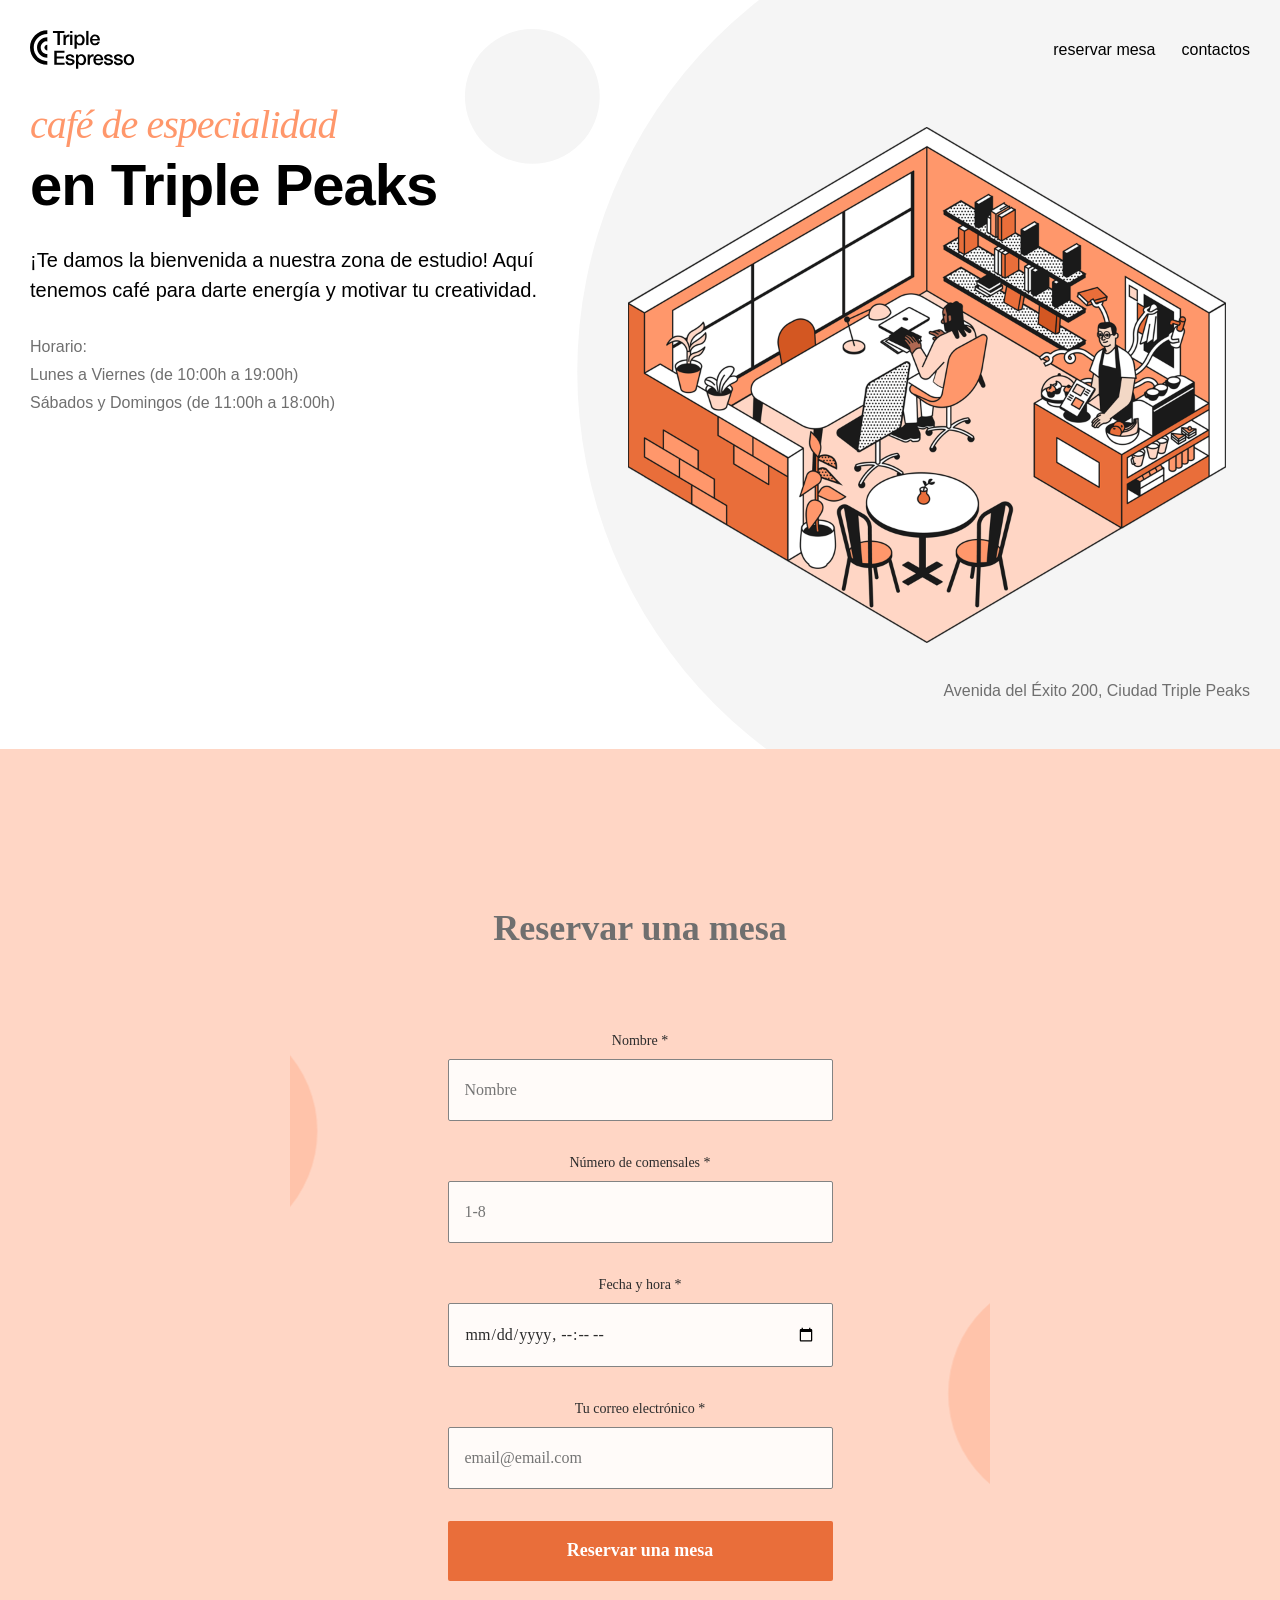
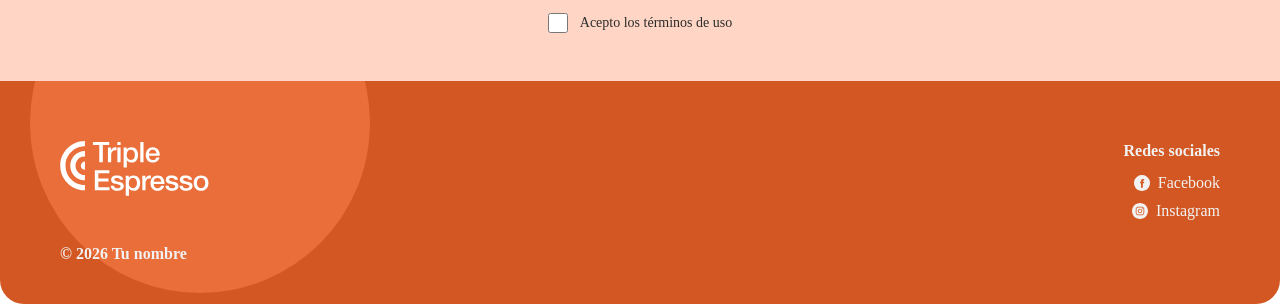
==== index.html @ b3d4cca4 "Add files via upload" ====
<!doctype html>
<html lang="es">
  <head>
    <link rel="stylesheet" href="styles/normalize.css" />
    <link rel="stylesheet" href="styles/style.css" />

    <meta charset="UTF-8" />
    <meta name="viewport" content="width=device-width, initial-scale=1.0" />

    <title>Triple espresso</title>
  </head>

  <body>
    <header class="header">
      <div class="header-top">
        <img class="logo" src="images/logo_coffeeshop_dark.svg" alt="logo" />

        <nav class="nav">
          <ul class="nav-links">
            <li class="nav-link">
              <a href="#reservar_mesa">reservar mesa</a>
            </li>
            <li class="nav-link">
              <a href="#contactos">contactos</a>
            </li>
          </ul>
        </nav>
      </div>

      <div class="header-main">
        <div class="header-text">
          <h1 class="header-title">
            <span class="span-accent">café de especialidad </span>
            en Triple Peaks
          </h1>

          <p class="header-description">
            ¡Te damos la bienvenida a nuestra zona de estudio! Aquí tenemos café
            para darte energía y motivar tu creatividad.
          </p>

          <div class="header-hours">
            <div class="hours-list">
              <p class="info-text">Horario:</p>
              <p class="info-text">Lunes a Viernes (de 10:00h a 19:00h)</p>
              <p class="info-text">Sábados y Domingos (de 11:00h a 18:00h)</p>
            </div>
          </div>
        </div>

        <img
          class="header-image"
          src="images/inside_coffee_shop.png"
          alt="header-image"
        />
        <p class="info-text info-address image-address">
          Avenida del Éxito 200, Ciudad Triple Peaks
        </p>
      </div>
    </header>

    <main class="content">
      <div class="reservation" id="reservar_mesa">
        <h2 class="reservation-title">Reservar una mesa</h2>
        <form class="reservation-form">
          <div class="reservation-field">
            <label for="name" class="reservation-label">Nombre *</label>
            <input
              type="text"
              id="name"
              name="name"
              placeholder="Nombre"
              class="reservation-input"
              required
            />
          </div>

          <div class="reservation-field">
            <label for="number_of_people" class="reservation-label"
              >Número de comensales *</label
            >
            <input
              type="number"
              id="number_of_people"
              name="number_of_people"
              placeholder="1-8"
              class="reservation-input"
              required
            />
          </div>

          <div class="reservation-field">
            <label for="date" class="reservation-label">Fecha y hora *</label>
            <input
              type="datetime-local"
              id="date"
              name="date"
              class="reservation-input"
              required
            />
          </div>

          <div class="reservation-field">
            <label for="email" class="reservation-label"
              >Tu correo electrónico *</label
            >
            <input
              type="email"
              id="email"
              name="email"
              placeholder="email@email.com"
              class="reservation-input"
              required
            />
          </div>

          <button type="submit" class="reservation-button">
            Reservar una mesa
          </button>

          <div class="reservation-terms">
            <label for="terms and conditions" class="reservation-label">
              <input
                type="checkbox"
                id="terms and conditions"
                name="terms and conditions"
                class="reservation-checkbox"
                required
              />
              Acepto los términos de uso
            </label>
          </div>
        </form>
      </div>
    </main>
    <footer class="footer">
      <img
        class="footer-logo"
        src="images/logo_coffeeshop_light.svg"
        alt="logo"
      />

      <p class="footer-text footer-copy">© 2026 Tu nombre</p>

      <div class="footer-content">
        <p class="footer-text">Redes sociales</p>
        <div class="social-media-icons" id="contactos">
          <ul class="footer-social-list">
            <li>
              <a href="#" class="social-media-link">
                <img
                  src="images/facebook_white.svg"
                  alt="Facebook"
                  color="#F2F2F2"
                />
                Facebook
              </a>
            </li>
            <li>
              <a href="#" class="social-media-link">
                <img
                  src="images/instagram_white.svg"
                  alt="Instagram"
                  color="#F2F2F2"
                />
                Instagram
              </a>
            </li>
          </ul>
        </div>
      </div>

      <div class="circulo" aria-hidden="true"></div>
    </footer>
  </body>
</html>
---- styles/style.css ----
@font-face {
  font-family: "Inter";
  font-style: normal;
  font-weight: 100 900;
  font-display: swap;
  src: url("../fonts/Inter-VariableFont_opsz,wght.ttf") format("truetype");
}

@font-face {
  font-family: "Inter";
  font-style: italic;
  font-weight: 100 900;
  font-display: swap;
  src: url("../fonts/Inter-Italic-VariableFont_opsz,wght.ttf")
    format("truetype");
}

@font-face {
  font-family: "Noto Serif";
  font-style: normal;
  font-weight: 100 900;
  font-display: swap;
  src: url("../fonts/NotoSerif-VariableFont_wdth,wght.ttf") format("truetype");
}

@font-face {
  font-family: "Noto Serif";
  font-style: italic;
  font-weight: 100 900;
  font-display: swap;
  src: url("../fonts/NotoSerif-Italic-VariableFont_wdth,wght.ttf")
    format("truetype");
}

*,
*::before,
*::after {
  box-sizing: border-box;
}

html {
  font-family: "Inter", Arial, sans-serif;
  font-size: 16px;
  line-height: 1.25;
}

body {
  width: 100%;
  margin: 0;
  min-height: 100vh;
  font-family: "Inter", Arial, sans-serif;
  font-size: 16px;
  line-height: 1.25;
  color: #000000;
}

img {
  max-width: 100%;
  display: block;
}

.logo {
  position: relative;
  width: 105px;
  height: 39px;
  margin: 0;
}
.header-title {
  margin: 0;
  max-width: 709px;
  font-family: "Inter", "Arial", sans-serif;
  font-style: normal;
  font-weight: 700;
  font-size: 58px;
  line-height: 1.24;
  letter-spacing: -1px;
}

.span-accent {
  display: block;
  font-family: "Noto Serif", "Times New Roman", serif;
  font-style: italic;
  font-weight: normal;
  font-size: 40px;
  line-height: 1.2;
  color: #ff976b;
}
.header-description {
  font-family: "Inter", "Arial", sans-serif;
  font-style: normal;
  font-weight: normal;
  font-size: 20px;
  line-height: 1.5;
  margin: 24px 0 0 0;
  max-width: 683px;
}

.header {
  background-color: #ffffff;
  background-image: url(../images/background_header.svg);
  position: relative;
  display: flex;
  flex-direction: column;
  gap: 32px;
  padding: 30px 30px 48px;
  background-size: cover;
  background-position: center;
  background-repeat: no-repeat;
}
.header-top {
  width: 100%;
  display: flex;
  justify-content: space-between;
  align-items: center;
}
.header-main {
  width: 100%;
  display: grid;
  grid-template-columns: minmax(0, 1fr) 646px;
  grid-template-rows: auto auto;
  column-gap: 40px;
  row-gap: 12px;
  align-items: start;
}
.header-text {
  grid-column: 1;
  grid-row: 1 / span 2;
  max-width: 709px;
}
.header-image {
  grid-column: 2;
  grid-row: 1;
  width: 646px;
  max-width: 100%;
  height: auto;
  margin: 0;
}
.header-hours {
  width: 100%;
  display: flex;
  justify-content: space-between;
  align-items: flex-end;
  gap: 32px;
  margin-top: 32px;
}
.hours-list {
  display: flex;
  flex-direction: column;
  gap: 8px;
}
.info-text {
  font-family: "Inter", "Arial", sans-serif;
  font-style: normal;
  font-weight: 500;
  font-size: 16px;
  line-height: 1.25;
  color: #6f6f6f;
  margin: 0;
}
/* address placement below header image */
.info-address {
  grid-column: 2;
  grid-row: 2;
  justify-self: end;
  align-self: end;
  margin-top: 0;
  color: #6f6f6f;
  font-weight: 500;
  max-width: 646px;
  text-align: right;
}

.image-address {
  margin-left: 0;
}
#contactos {
  text-decoration: none;
  color: #6f6f6f;
  font-weight: bold;
}

#reservar_mesa {
  text-decoration: none;
  color: #6f6f6f;
  font-weight: bold;
}
.nav-links {
  list-style: none;
  display: flex;
  gap: 26px;
  margin: 0;
  padding: 0;
  font-family: "Inter", "Arial", sans-serif;
  font-weight: 500;
}
.nav-links a {
  color: #000000;
  text-decoration: none;
}
.nav-links a:hover {
  color: #ff976b;
}

/* contact nav button styling removed (mockup marker) */

a:visited {
  color: #6f6f6f;
}

.content {
  display: flex;
  flex-direction: column;
  align-items: center;
  justify-content: center;
  padding: 100px 0 0;
  background-color: #ffd6c5;
}

.reservation {
  background-image: url(../images/background_reservation.svg);
  background-repeat: no-repeat;
  background-position: center;
  background-size: cover;
  background-color: transparent;
  max-width: 700px;
  width: calc(100% - 40px);
  margin: 0 auto;
  position: relative;
  display: flex;
  flex-direction: column;
  align-items: center;
  gap: 80px;
  padding: 58px 48px 48px;
  border-radius: 32px;
}

.reservation-form {
  display: flex;
  flex-direction: column;
  gap: 32px;
  width: 100%;
  max-width: 385px;
  margin: 0 auto;
  position: relative;
  z-index: 1;
}

.reservation-field {
  display: flex;
  flex-direction: column;
  gap: 8px;
}

.reservation-terms {
  display: flex;
  justify-content: center;
}

.reservation-button {
  background-color: #e96e3a;
  font-family: "Inter";
  font-style: normal;
  font-weight: 700;
  font-size: 18px;
  line-height: 1.33;
  min-height: 60px;
  border-radius: 2px;
  width: 100%;
  padding: 18px 20px;
  color: #ffffff;
  text-transform: none;
  border: none;
  cursor: pointer;
  transition:
    opacity 0.2s ease,
    transform 0.2s ease;
}

.reservation-button:hover {
  opacity: 0.9;
  transform: translateY(-1px);
}

.reservation-title {
  font-family: "Inter";
  font-style: normal;
  font-weight: 700;
  font-size: 36px;
  line-height: 1.22;
  margin: 0;
  text-align: center;
  z-index: 1;
  width: 100%;
  max-width: 385px;
}

.reservation-input {
  font-family: "Inter";
  font-style: normal;
  font-weight: normal;
  font-size: 16px;
  line-height: 1.5;
  width: 100%;
  min-height: 60px;
  margin: 0;
  padding: 18px 16px;
  border: 1px solid #838383;
  border-radius: 2px;
  background-color: rgba(255, 255, 255, 0.9);
  color: #2c2c2c;
  box-sizing: border-box;
  transition:
    border-color 0.2s ease,
    box-shadow 0.2s ease;
}

.reservation-input:focus {
  outline: none;
  border-color: #e96e3a;
  box-shadow: 0 0 0 4px rgba(182, 123, 100, 0.14);
}

.reservation-label {
  font-family: "Inter";
  font-style: normal;
  font-weight: 500;
  font-size: 14px;
  line-height: 1.43;
  color: #2c2c2c;
  margin: 0;
  display: block;
}

.reservation-checkbox {
  width: 20px;
  height: 20px;
  margin: 0;
}

.reservation-label:last-of-type {
  display: flex;
  align-items: center;
  justify-content: center;
  gap: 12px;
  margin-bottom: 0;
  font-size: 14px;
  font-weight: 500;
}

.footer {
  background-color: #d35722;
  color: #f2f2f2;
  display: grid;
  grid-template-columns: 1fr auto;
  grid-template-rows: auto 1fr auto;
  column-gap: 48px;
  row-gap: 24px;
  align-items: start;
  padding: 60px 60px 40px;
  width: 100%;
  max-width: 2000px;
  margin: 0 auto;
  position: relative;
  text-align: left;
  border-radius: 0 0 24px 24px;
  overflow: hidden;
}

.footer > * {
  position: relative;
  z-index: 1;
}

.footer-content {
  grid-column: 2;
  grid-row: 1 / span 3;
  display: flex;
  flex-direction: column;
  gap: 12px;
  align-items: flex-end;
  justify-content: flex-start;
  text-align: right;
}
.footer-social-list {
  list-style: none;
  margin: 0;
  padding: 0;
  display: flex;
  flex-direction: column;
  gap: 8px;
  align-items: flex-end;
}
.footer-logo {
  grid-column: 1;
  grid-row: 1;
  margin: 0;
}
.footer-text {
  font-family: "Inter";
  font-style: normal;
  font-weight: 700;
  font-size: 16px;
  line-height: 1.25;
  margin: 0;
  padding: 0;
}
.footer-copy {
  grid-column: 1;
  grid-row: 3;
  align-self: end;
}
.social-media-link {
  font-family: "Inter";
  font-style: normal;
  font-weight: 500;
  font-size: 16px;
  line-height: 1.25;
  padding: 0;
  text-decoration: none;
  color: #f2f2f2;
  display: flex;
  align-items: center;
  gap: 8px;
}
.social-media-icons {
  margin-left: auto;
}
.circulo {
  position: absolute;
  top: -128px;
  left: 30px;
  width: 340px;
  height: 340px;
  background-color: #e96e3a;
  border-radius: 50%;
  z-index: 0;
  pointer-events: none;
}

.reservation-button:hover {
  opacity: 0.7;
}

.social-media-link:hover {
  color: #ff976b;
  transition: color 0.3s ease;
}
.nav-links:hover {
  color: #ff976b;
  transition: color 0.3s ease;
}

@media (max-width: 1023px) {
  .header {
    padding: 30px 24px 36px;
  }

  .header-top {
    flex-wrap: wrap;
    gap: 16px;
  }

  .header-main {
    display: grid;
    grid-template-columns: 1fr;
    grid-template-rows: auto auto auto;
    column-gap: 0;
    row-gap: 32px;
  }

  .header-text {
    max-width: 100%;
  }

  .header-image {
    width: 100%;
    height: auto;
    object-fit: cover;
  }

  .header-hours {
    flex-direction: column;
    align-items: flex-start;
    gap: 16px;
  }

  .info-address {
    grid-column: 1;
    grid-row: 3;
    justify-self: start;
    align-self: start;
    text-align: left;
    max-width: 100%;
  }

  .nav-links {
    gap: 18px;
  }

  .reservation {
    padding: 48px 32px 40px;
    gap: 48px;
    width: min(100% - 40px, 760px);
  }

  .reservation-form {
    max-width: none;
  }

  .reservation-title {
    font-size: 32px;
    line-height: 1.25;
  }

  .header-title {
    font-size: 48px;
    line-height: 1.17;
  }

  .span-accent {
    font-size: 34px;
    line-height: 1.24;
  }

  .header-description {
    font-size: 18px;
    line-height: 1.56;
  }

  .footer {
    grid-template-columns: 1fr;
    grid-template-rows: auto auto auto auto;
    padding: 48px 24px 32px;
    text-align: left;
  }

  .footer-content {
    grid-column: 1;
    grid-row: 3;
    align-items: flex-start;
    justify-content: flex-start;
    text-align: left;
  }

  .footer-social-list {
    align-items: flex-start;
  }

  .social-media-icons {
    margin-left: 0;
  }

  .circulo {
    top: -110px;
    left: 16px;
    width: 260px;
    height: 260px;
  }
}

@media (max-width: 767px) {
  .header {
    padding: 24px 16px 32px;
    gap: 24px;
  }

  .header-top {
    justify-content: space-between;
    align-items: center;
  }

  .logo {
    width: 96px;
    height: auto;
  }

  .header-title {
    font-size: 36px;
    line-height: 1.22;
  }

  .span-accent {
    font-size: 28px;
    line-height: 1.29;
  }

  .header-description {
    font-size: 16px;
    line-height: 1.5;
  }

  .header-hours {
    gap: 16px;
  }

  .info-text,
  .footer-text,
  .social-media-link {
    font-size: 14px;
    line-height: 1.43;
  }

  .reservation {
    padding: 32px 20px 32px;
    gap: 32px;
    width: min(100% - 32px, 680px);
  }

  .reservation-field,
  .reservation-form {
    width: 100%;
  }

  .reservation-button {
    min-height: 52px;
    padding: 14px 16px;
    font-size: 16px;
    line-height: 1.38;
  }

  .reservation-input {
    min-height: 52px;
    padding: 14px 14px;
    font-size: 15px;
    line-height: 1.47;
  }

  .reservation-label {
    font-size: 13px;
    line-height: 1.38;
  }

  .footer {
    padding: 36px 20px 28px;
    border-radius: 0;
  }

  .circulo {
    top: -100px;
    left: 12px;
    width: 220px;
    height: 220px;
  }
}
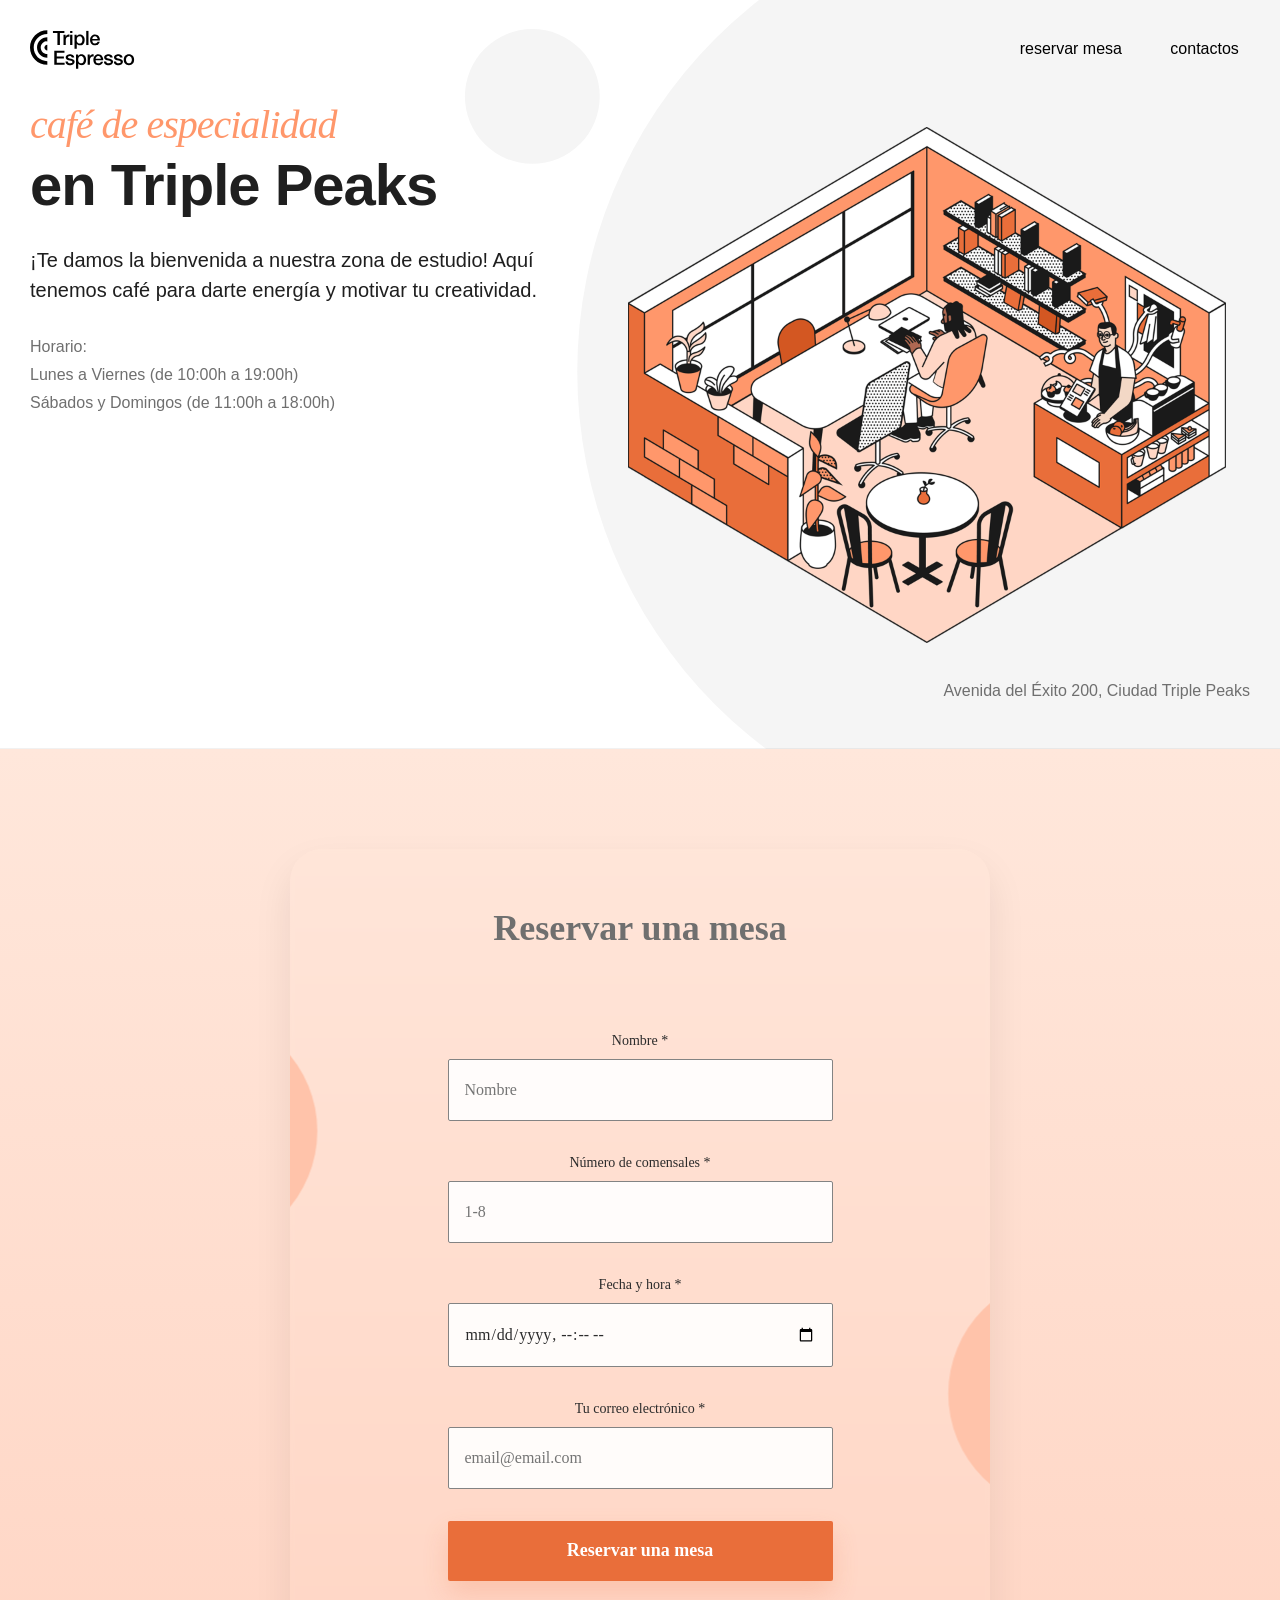
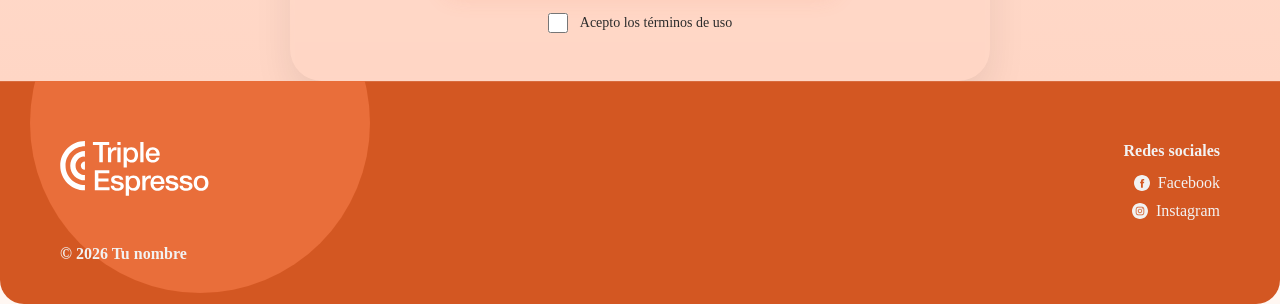
==== commit d69ee1b8: "added missing files and updated index.html to include new styles from index.css and configurations f" ====
--- a/index.html
+++ b/index.html
@@ -3,6 +3,7 @@
   <head>
     <link rel="stylesheet" href="styles/normalize.css" />
     <link rel="stylesheet" href="styles/style.css" />
+    <link rel="stylesheet" href="index.css" />
 
     <meta charset="UTF-8" />
     <meta name="viewport" content="width=device-width, initial-scale=1.0" />
--- a/index.css
+++ b/index.css
@@ -0,0 +1,80 @@
+:root {
+  --primary: #e96e3a;
+  --accent: #ff976b;
+  --ink: #1f1f1f;
+  --muted: #6f6f6f;
+  --surface: #fff7f2;
+  --shadow: 0 18px 38px rgba(0, 0, 0, 0.08);
+}
+
+* {
+  box-sizing: border-box;
+}
+
+body {
+  margin: 0;
+  font-family: "Inter", Arial, sans-serif;
+  background: var(--surface);
+  color: var(--ink);
+}
+
+.header {
+  box-shadow: inset 0 -1px 0 rgba(31, 31, 31, 0.06);
+}
+
+.nav-links a {
+  padding: 0.45rem 0.7rem;
+  border-radius: 999px;
+  transition:
+    background-color 0.2s ease,
+    color 0.2s ease;
+}
+
+.nav-links a:hover {
+  background-color: rgba(255, 151, 107, 0.15);
+  color: var(--primary);
+}
+
+.content {
+  background: linear-gradient(180deg, #ffe7db 0%, #ffd6c5 100%);
+}
+
+.reservation {
+  box-shadow: var(--shadow);
+  backdrop-filter: blur(2px);
+}
+
+.reservation-button {
+  box-shadow: 0 12px 26px rgba(233, 110, 58, 0.2);
+}
+
+.reservation-button:hover {
+  opacity: 0.95;
+  transform: translateY(-2px);
+}
+
+.reservation-input {
+  transition:
+    border-color 0.2s ease,
+    box-shadow 0.2s ease,
+    transform 0.2s ease;
+}
+
+.reservation-input:focus {
+  transform: translateY(-1px);
+}
+
+.footer {
+  box-shadow: inset 0 1px 0 rgba(255, 255, 255, 0.12);
+}
+
+.social-media-link {
+  transition:
+    color 0.2s ease,
+    transform 0.2s ease;
+}
+
+.social-media-link:hover {
+  color: #ffd8c7;
+  transform: translateX(2px);
+}
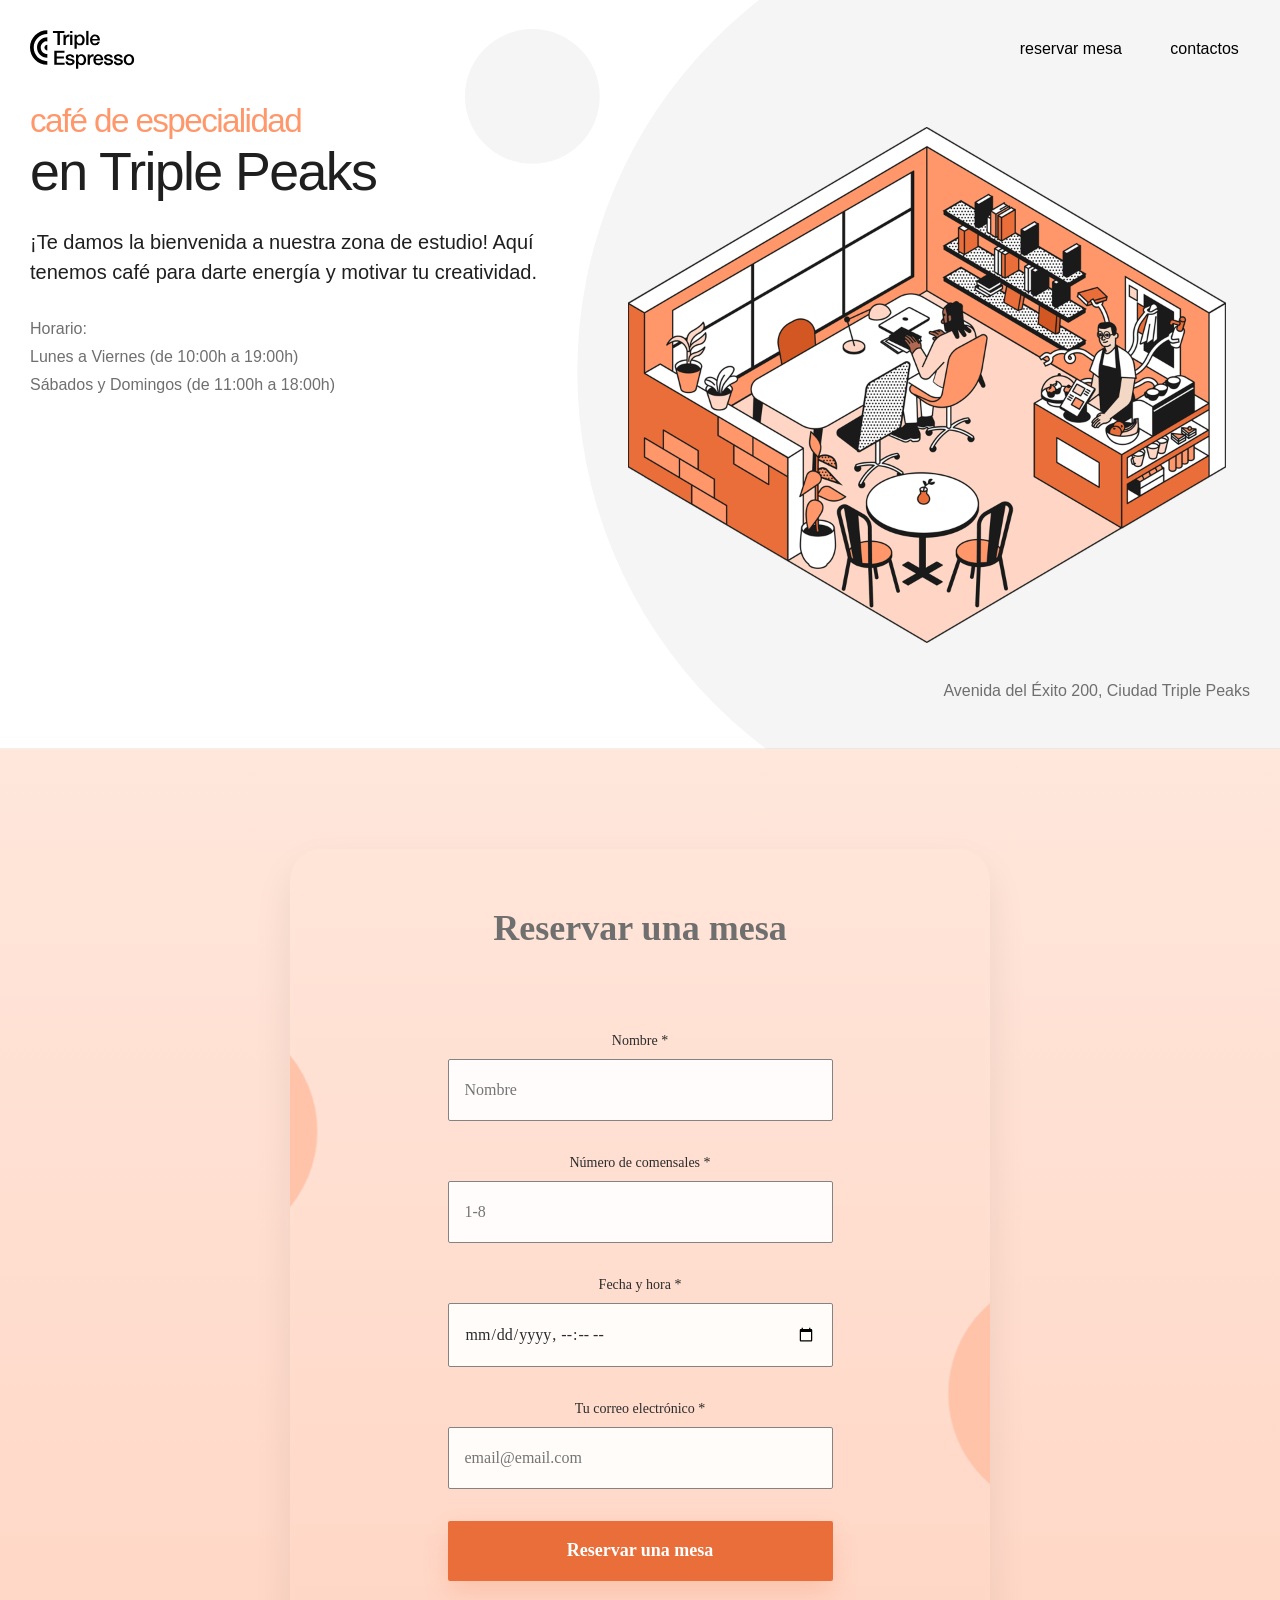
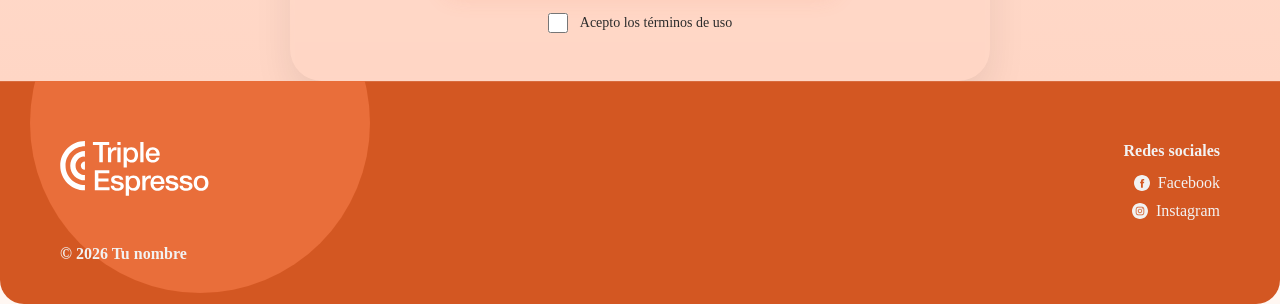
==== commit d92f346d: "moddified html and css files to improve the layout and design of the webpage. Updated styles for bet" ====
--- a/index.html
+++ b/index.html
@@ -3,7 +3,7 @@
   <head>
     <link rel="stylesheet" href="styles/normalize.css" />
     <link rel="stylesheet" href="styles/style.css" />
-    <link rel="stylesheet" href="index.css" />
+    <link rel="stylesheet" href="styles/index.css" />
 
     <meta charset="UTF-8" />
     <meta name="viewport" content="width=device-width, initial-scale=1.0" />
--- a/styles/style.css
+++ b/styles/style.css
@@ -1,5 +1,16 @@
+:root {
+  --font-body: "Open Sans", "Inter", Arial, sans-serif;
+  --font-display: "Archivo Black", "Arial Black", sans-serif;
+  --primary: #e96e3a;
+  --accent: #ff976b;
+  --ink: #1f1f1f;
+  --muted: #6f6f6f;
+  --surface: #fff7f2;
+  --shadow: 0 18px 38px rgba(0, 0, 0, 0.08);
+}
+
 @font-face {
-  font-family: "Inter";
+  font-family: "Open Sans";
   font-style: normal;
   font-weight: 100 900;
   font-display: swap;
@@ -7,29 +18,11 @@
 }
 
 @font-face {
-  font-family: "Inter";
-  font-style: italic;
-  font-weight: 100 900;
-  font-display: swap;
-  src: url("../fonts/Inter-Italic-VariableFont_opsz,wght.ttf")
-    format("truetype");
-}
-
-@font-face {
-  font-family: "Noto Serif";
-  font-style: normal;
-  font-weight: 100 900;
+  font-family: "Archivo Black";
+  font-style: normal;
+  font-weight: 400;
   font-display: swap;
   src: url("../fonts/NotoSerif-VariableFont_wdth,wght.ttf") format("truetype");
-}
-
-@font-face {
-  font-family: "Noto Serif";
-  font-style: italic;
-  font-weight: 100 900;
-  font-display: swap;
-  src: url("../fonts/NotoSerif-Italic-VariableFont_wdth,wght.ttf")
-    format("truetype");
 }
 
 *,
@@ -39,7 +32,7 @@
 }
 
 html {
-  font-family: "Inter", Arial, sans-serif;
+  font-family: var(--font-body);
   font-size: 16px;
   line-height: 1.25;
 }
@@ -48,10 +41,11 @@
   width: 100%;
   margin: 0;
   min-height: 100vh;
-  font-family: "Inter", Arial, sans-serif;
+  font-family: var(--font-body);
   font-size: 16px;
   line-height: 1.25;
   color: #000000;
+  overflow-x: hidden;
 }
 
 img {
@@ -68,20 +62,20 @@
 .header-title {
   margin: 0;
   max-width: 709px;
-  font-family: "Inter", "Arial", sans-serif;
-  font-style: normal;
-  font-weight: 700;
-  font-size: 58px;
-  line-height: 1.24;
-  letter-spacing: -1px;
+  font-family: var(--font-display);
+  font-style: normal;
+  font-weight: 400;
+  font-size: clamp(2.25rem, 4.2vw, 3.625rem);
+  line-height: 1.15;
+  letter-spacing: -0.03em;
 }
 
 .span-accent {
   display: block;
-  font-family: "Noto Serif", "Times New Roman", serif;
-  font-style: italic;
-  font-weight: normal;
-  font-size: 40px;
+  font-family: var(--font-display);
+  font-style: normal;
+  font-weight: 400;
+  font-size: clamp(1.5rem, 2.6vw, 2.5rem);
   line-height: 1.2;
   color: #ff976b;
 }
@@ -116,7 +110,7 @@
 .header-main {
   width: 100%;
   display: grid;
-  grid-template-columns: minmax(0, 1fr) 646px;
+  grid-template-columns: minmax(0, 1fr) minmax(280px, 646px);
   grid-template-rows: auto auto;
   column-gap: 40px;
   row-gap: 12px;
@@ -223,7 +217,7 @@
   background-size: cover;
   background-color: transparent;
   max-width: 700px;
-  width: calc(100% - 40px);
+  width: min(100%, 700px);
   margin: 0 auto;
   position: relative;
   display: flex;
@@ -500,7 +494,7 @@
   .reservation {
     padding: 48px 32px 40px;
     gap: 48px;
-    width: min(100% - 40px, 760px);
+    width: min(100%, 760px);
   }
 
   .reservation-form {
@@ -603,7 +597,7 @@
   .reservation {
     padding: 32px 20px 32px;
     gap: 32px;
-    width: min(100% - 32px, 680px);
+    width: min(100%, 680px);
   }
 
   .reservation-field,
--- a/styles/index.css
+++ b/styles/index.css
@@ -0,0 +1,80 @@
+:root {
+  --primary: #e96e3a;
+  --accent: #ff976b;
+  --ink: #1f1f1f;
+  --muted: #6f6f6f;
+  --surface: #fff7f2;
+  --shadow: 0 18px 38px rgba(0, 0, 0, 0.08);
+}
+
+* {
+  box-sizing: border-box;
+}
+
+body {
+  margin: 0;
+  font-family: "Inter", Arial, sans-serif;
+  background: var(--surface);
+  color: var(--ink);
+}
+
+.header {
+  box-shadow: inset 0 -1px 0 rgba(31, 31, 31, 0.06);
+}
+
+.nav-links a {
+  padding: 0.45rem 0.7rem;
+  border-radius: 999px;
+  transition:
+    background-color 0.2s ease,
+    color 0.2s ease;
+}
+
+.nav-links a:hover {
+  background-color: rgba(255, 151, 107, 0.15);
+  color: var(--primary);
+}
+
+.content {
+  background: linear-gradient(180deg, #ffe7db 0%, #ffd6c5 100%);
+}
+
+.reservation {
+  box-shadow: var(--shadow);
+  backdrop-filter: blur(2px);
+}
+
+.reservation-button {
+  box-shadow: 0 12px 26px rgba(233, 110, 58, 0.2);
+}
+
+.reservation-button:hover {
+  opacity: 0.95;
+  transform: translateY(-2px);
+}
+
+.reservation-input {
+  transition:
+    border-color 0.2s ease,
+    box-shadow 0.2s ease,
+    transform 0.2s ease;
+}
+
+.reservation-input:focus {
+  transform: translateY(-1px);
+}
+
+.footer {
+  box-shadow: inset 0 1px 0 rgba(255, 255, 255, 0.12);
+}
+
+.social-media-link {
+  transition:
+    color 0.2s ease,
+    transform 0.2s ease;
+}
+
+.social-media-link:hover {
+  color: #ffd8c7;
+  transform: translateX(2px);
+}
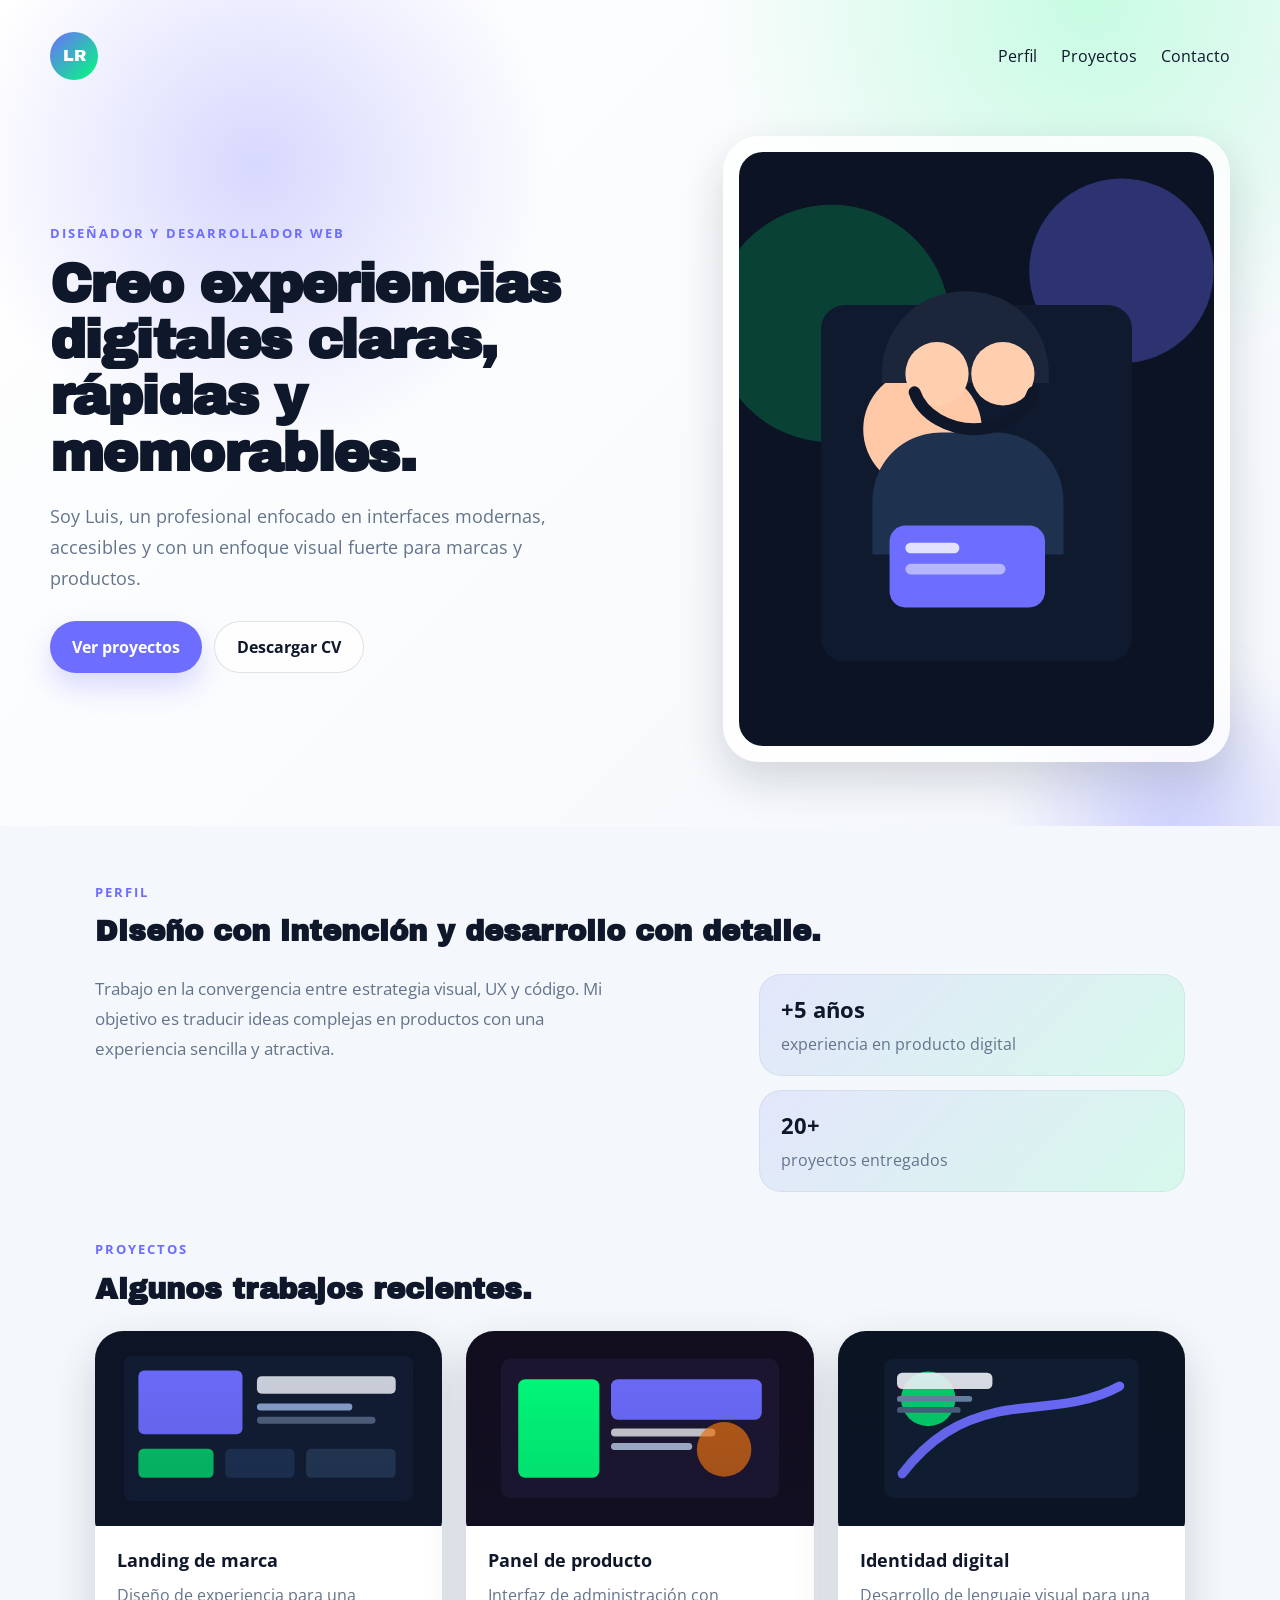
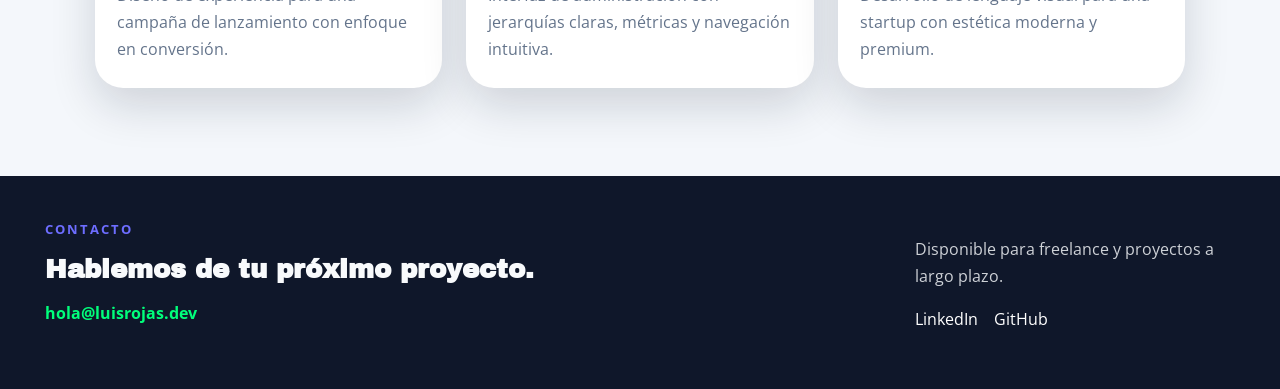
==== commit 67d309e6: "Create responsive portfolio landing" ====
--- a/index.html
+++ b/index.html
@@ -1,177 +1,126 @@
-<!doctype html>
+﻿<!doctype html>
 <html lang="es">
   <head>
+    <meta charset="UTF-8" />
+    <meta name="viewport" content="width=device-width, initial-scale=1.0" />
+    <title>Portafolio | Luis Rojas</title>
     <link rel="stylesheet" href="styles/normalize.css" />
     <link rel="stylesheet" href="styles/style.css" />
-    <link rel="stylesheet" href="styles/index.css" />
-
-    <meta charset="UTF-8" />
-    <meta name="viewport" content="width=device-width, initial-scale=1.0" />
-
-    <title>Triple espresso</title>
   </head>
 
   <body>
-    <header class="header">
-      <div class="header-top">
-        <img class="logo" src="images/logo_coffeeshop_dark.svg" alt="logo" />
-
-        <nav class="nav">
+    <header class="hero">
+      <div class="hero__top">
+        <a class="logo" href="#inicio">LR</a>
+        <nav class="nav" aria-label="Navegación principal">
           <ul class="nav-links">
-            <li class="nav-link">
-              <a href="#reservar_mesa">reservar mesa</a>
-            </li>
-            <li class="nav-link">
-              <a href="#contactos">contactos</a>
-            </li>
+            <li><a href="#perfil">Perfil</a></li>
+            <li><a href="#proyectos">Proyectos</a></li>
+            <li><a href="#contacto">Contacto</a></li>
           </ul>
         </nav>
       </div>
 
-      <div class="header-main">
-        <div class="header-text">
-          <h1 class="header-title">
-            <span class="span-accent">café de especialidad </span>
-            en Triple Peaks
-          </h1>
-
-          <p class="header-description">
-            ¡Te damos la bienvenida a nuestra zona de estudio! Aquí tenemos café
-            para darte energía y motivar tu creatividad.
+      <div class="hero__content" id="inicio">
+        <div class="hero__text">
+          <p class="hero__eyebrow">Diseñador y desarrollador web</p>
+          <h1 class="hero__title">Creo experiencias digitales claras, rápidas y memorables.</h1>
+          <p class="hero__description">
+            Soy Luis, un profesional enfocado en interfaces modernas, accesibles y con un enfoque visual fuerte para marcas y productos.
           </p>
-
-          <div class="header-hours">
-            <div class="hours-list">
-              <p class="info-text">Horario:</p>
-              <p class="info-text">Lunes a Viernes (de 10:00h a 19:00h)</p>
-              <p class="info-text">Sábados y Domingos (de 11:00h a 18:00h)</p>
-            </div>
+          <div class="hero__actions">
+            <a class="button button--primary" href="#proyectos">Ver proyectos</a>
+            <a class="button button--ghost" href="#perfil">Descargar CV</a>
           </div>
         </div>
 
-        <img
-          class="header-image"
-          src="images/inside_coffee_shop.png"
-          alt="header-image"
-        />
-        <p class="info-text info-address image-address">
-          Avenida del Éxito 200, Ciudad Triple Peaks
-        </p>
+        <div class="hero__visual" aria-hidden="true">
+          <div class="hero__card">
+            <img src="images/profile-portrait.svg" alt="Retrato de Luis Rojas" />
+          </div>
+        </div>
       </div>
     </header>
 
     <main class="content">
-      <div class="reservation" id="reservar_mesa">
-        <h2 class="reservation-title">Reservar una mesa</h2>
-        <form class="reservation-form">
-          <div class="reservation-field">
-            <label for="name" class="reservation-label">Nombre *</label>
-            <input
-              type="text"
-              id="name"
-              name="name"
-              placeholder="Nombre"
-              class="reservation-input"
-              required
-            />
+      <section class="section section--profile" id="perfil">
+        <div class="section__intro">
+          <p class="section__eyebrow">Perfil</p>
+          <h2 class="section__title">Diseño con intención y desarrollo con detalle.</h2>
+        </div>
+        <div class="profile-grid">
+          <p class="profile-copy">
+            Trabajo en la convergencia entre estrategia visual, UX y código. Mi objetivo es traducir ideas complejas en productos con una experiencia sencilla y atractiva.
+          </p>
+          <div class="profile-highlights">
+            <div class="highlight-card">
+              <strong>+5 años</strong>
+              <span>experiencia en producto digital</span>
+            </div>
+            <div class="highlight-card">
+              <strong>20+</strong>
+              <span>proyectos entregados</span>
+            </div>
           </div>
+        </div>
+      </section>
 
-          <div class="reservation-field">
-            <label for="number_of_people" class="reservation-label"
-              >Número de comensales *</label
-            >
-            <input
-              type="number"
-              id="number_of_people"
-              name="number_of_people"
-              placeholder="1-8"
-              class="reservation-input"
-              required
-            />
-          </div>
+      <section class="section section--projects" id="proyectos">
+        <div class="section__intro">
+          <p class="section__eyebrow">Proyectos</p>
+          <h2 class="section__title">Algunos trabajos recientes.</h2>
+        </div>
 
-          <div class="reservation-field">
-            <label for="date" class="reservation-label">Fecha y hora *</label>
-            <input
-              type="datetime-local"
-              id="date"
-              name="date"
-              class="reservation-input"
-              required
-            />
-          </div>
+        <div class="projects-grid">
+          <article class="project-card">
+            <div class="project-card__media">
+              <img src="images/project-1.svg" alt="Proyecto de diseño de interfaz" />
+              <div class="project-card__overlay"></div>
+            </div>
+            <div class="project-card__body">
+              <h3>Landing de marca</h3>
+              <p>Diseño de experiencia para una campaña de lanzamiento con enfoque en conversión.</p>
+            </div>
+          </article>
 
-          <div class="reservation-field">
-            <label for="email" class="reservation-label"
-              >Tu correo electrónico *</label
-            >
-            <input
-              type="email"
-              id="email"
-              name="email"
-              placeholder="email@email.com"
-              class="reservation-input"
-              required
-            />
-          </div>
+          <article class="project-card">
+            <div class="project-card__media">
+              <img src="images/project-2.svg" alt="Proyecto de producto digital" />
+              <div class="project-card__overlay"></div>
+            </div>
+            <div class="project-card__body">
+              <h3>Panel de producto</h3>
+              <p>Interfaz de administración con jerarquías claras, métricas y navegación intuitiva.</p>
+            </div>
+          </article>
 
-          <button type="submit" class="reservation-button">
-            Reservar una mesa
-          </button>
+          <article class="project-card">
+            <div class="project-card__media">
+              <img src="images/project-3.svg" alt="Proyecto de branding" />
+              <div class="project-card__overlay"></div>
+            </div>
+            <div class="project-card__body">
+              <h3>Identidad digital</h3>
+              <p>Desarrollo de lenguaje visual para una startup con estética moderna y premium.</p>
+            </div>
+          </article>
+        </div>
+      </section>
+    </main>
 
-          <div class="reservation-terms">
-            <label for="terms and conditions" class="reservation-label">
-              <input
-                type="checkbox"
-                id="terms and conditions"
-                name="terms and conditions"
-                class="reservation-checkbox"
-                required
-              />
-              Acepto los términos de uso
-            </label>
-          </div>
-        </form>
+    <footer class="footer" id="contacto">
+      <div class="footer__content">
+        <p class="footer__eyebrow">Contacto</p>
+        <h2 class="footer__title">Hablemos de tu próximo proyecto.</h2>
+        <a class="footer__link" href="mailto:hola@luisrojas.dev">hola@luisrojas.dev</a>
       </div>
-    </main>
-    <footer class="footer">
-      <img
-        class="footer-logo"
-        src="images/logo_coffeeshop_light.svg"
-        alt="logo"
-      />
-
-      <p class="footer-text footer-copy">© 2026 Tu nombre</p>
-
-      <div class="footer-content">
-        <p class="footer-text">Redes sociales</p>
-        <div class="social-media-icons" id="contactos">
-          <ul class="footer-social-list">
-            <li>
-              <a href="#" class="social-media-link">
-                <img
-                  src="images/facebook_white.svg"
-                  alt="Facebook"
-                  color="#F2F2F2"
-                />
-                Facebook
-              </a>
-            </li>
-            <li>
-              <a href="#" class="social-media-link">
-                <img
-                  src="images/instagram_white.svg"
-                  alt="Instagram"
-                  color="#F2F2F2"
-                />
-                Instagram
-              </a>
-            </li>
-          </ul>
+      <div class="footer__meta">
+        <p>Disponible para freelance y proyectos a largo plazo.</p>
+        <div class="footer__socials">
+          <a href="https://www.linkedin.com" target="_blank" rel="noreferrer">LinkedIn</a>
+          <a href="https://github.com" target="_blank" rel="noreferrer">GitHub</a>
         </div>
       </div>
-
-      <div class="circulo" aria-hidden="true"></div>
     </footer>
   </body>
 </html>
--- a/styles/style.css
+++ b/styles/style.css
@@ -1,12 +1,13 @@
-:root {
-  --font-body: "Open Sans", "Inter", Arial, sans-serif;
-  --font-display: "Archivo Black", "Arial Black", sans-serif;
-  --primary: #e96e3a;
-  --accent: #ff976b;
-  --ink: #1f1f1f;
-  --muted: #6f6f6f;
-  --surface: #fff7f2;
-  --shadow: 0 18px 38px rgba(0, 0, 0, 0.08);
+﻿:root {
+  --font-body: "Open Sans", Arial, sans-serif;
+  --font-display: "Archivo Black", Arial, sans-serif;
+  --primary: #6d6dff;
+  --accent: #00ff7b;
+  --ink: #0f172a;
+  --muted: #64748b;
+  --surface: #f4f7fb;
+  --surface-strong: #0f172a;
+  --shadow: 0 18px 45px rgba(15, 23, 42, 0.16);
 }
 
 @font-face {
@@ -14,7 +15,15 @@
   font-style: normal;
   font-weight: 100 900;
   font-display: swap;
-  src: url("../fonts/Inter-VariableFont_opsz,wght.ttf") format("truetype");
+  src: url("../fonts/OpenSans-Regular.woff2") format("woff2"), url("../fonts/OpenSans-Regular.woff") format("woff");
+}
+
+@font-face {
+  font-family: "Open Sans";
+  font-style: normal;
+  font-weight: 700;
+  font-display: swap;
+  src: url("../fonts/OpenSans-Bold.woff2") format("woff2"), url("../fonts/OpenSans-Bold.woff") format("woff");
 }
 
 @font-face {
@@ -22,7 +31,7 @@
   font-style: normal;
   font-weight: 400;
   font-display: swap;
-  src: url("../fonts/NotoSerif-VariableFont_wdth,wght.ttf") format("truetype");
+  src: url("../fonts/ArchivoBlack-Regular.woff2") format("woff2"), url("../fonts/ArchivoBlack-Regular.woff") format("woff");
 }
 
 *,
@@ -34,7 +43,8 @@
 html {
   font-family: var(--font-body);
   font-size: 16px;
-  line-height: 1.25;
+  line-height: 1.5;
+  scroll-behavior: smooth;
 }
 
 body {
@@ -43,9 +53,10 @@
   min-height: 100vh;
   font-family: var(--font-body);
   font-size: 16px;
-  line-height: 1.25;
-  color: #000000;
+  line-height: 1.5;
+  color: var(--ink);
   overflow-x: hidden;
+  background: var(--surface);
 }
 
 img {
@@ -53,586 +64,375 @@
   display: block;
 }
 
+a {
+  color: inherit;
+}
+
 .logo {
+  display: inline-flex;
+  align-items: center;
+  justify-content: center;
+  width: 48px;
+  height: 48px;
+  border-radius: 50%;
+  background: linear-gradient(135deg, var(--primary), var(--accent));
+  color: #fff;
+  font-family: var(--font-display);
+  font-size: 1rem;
+  text-decoration: none;
+}
+
+.hero {
   position: relative;
-  width: 105px;
-  height: 39px;
-  margin: 0;
-}
-.header-title {
-  margin: 0;
-  max-width: 709px;
-  font-family: var(--font-display);
-  font-style: normal;
-  font-weight: 400;
-  font-size: clamp(2.25rem, 4.2vw, 3.625rem);
-  line-height: 1.15;
-  letter-spacing: -0.03em;
-}
-
-.span-accent {
-  display: block;
-  font-family: var(--font-display);
-  font-style: normal;
-  font-weight: 400;
-  font-size: clamp(1.5rem, 2.6vw, 2.5rem);
-  line-height: 1.2;
-  color: #ff976b;
-}
-.header-description {
-  font-family: "Inter", "Arial", sans-serif;
-  font-style: normal;
-  font-weight: normal;
-  font-size: 20px;
-  line-height: 1.5;
-  margin: 24px 0 0 0;
-  max-width: 683px;
-}
-
-.header {
-  background-color: #ffffff;
-  background-image: url(../images/background_header.svg);
-  position: relative;
-  display: flex;
-  flex-direction: column;
-  gap: 32px;
-  padding: 30px 30px 48px;
-  background-size: cover;
-  background-position: center;
-  background-repeat: no-repeat;
-}
-.header-top {
-  width: 100%;
+  padding: 32px clamp(20px, 3.5vw, 64px) 64px;
+  background:
+    radial-gradient(circle at 20% 20%, rgba(109, 109, 255, 0.26), transparent 24%),
+    radial-gradient(circle at 85% 0%, rgba(0, 255, 123, 0.2), transparent 28%),
+    linear-gradient(135deg, #fff 0%, #f4f7fb 100%);
+  overflow: hidden;
+}
+
+.hero::before {
+  content: "";
+  position: absolute;
+  inset: auto -5% -20% auto;
+  width: 340px;
+  height: 340px;
+  background: radial-gradient(circle, rgba(109, 109, 255, 0.3), transparent 70%);
+  filter: blur(20px);
+  pointer-events: none;
+}
+
+.hero__top {
   display: flex;
   justify-content: space-between;
   align-items: center;
-}
-.header-main {
+  max-width: 1180px;
+  margin: 0 auto 56px;
+}
+
+.nav-links {
+  display: flex;
+  gap: 24px;
+  list-style: none;
+  margin: 0;
+  padding: 0;
+}
+
+.nav-links a {
+  text-decoration: none;
+  font-weight: 600;
+  color: var(--ink);
+  transition: color 0.2s ease;
+}
+
+.nav-links a:hover {
+  color: var(--primary);
+}
+
+.hero__content {
+  display: grid;
+  grid-template-columns: 1.1fr 0.9fr;
+  align-items: center;
+  gap: clamp(28px, 4.2vw, 64px);
+  max-width: 1180px;
+  margin: 0 auto;
+}
+
+.hero__eyebrow,
+.section__eyebrow,
+.footer__eyebrow {
+  margin: 0 0 12px;
+  color: var(--primary);
+  font-weight: 700;
+  letter-spacing: 0.16em;
+  text-transform: uppercase;
+  font-size: 0.8rem;
+}
+
+.hero__title {
+  margin: 0;
+  max-width: 620px;
+  font-family: var(--font-display);
+  font-size: clamp(2.25rem, 4.2vw, 4.25rem);
+  line-height: 1.05;
+  letter-spacing: -0.03em;
+}
+
+.hero__description {
+  max-width: 560px;
+  margin: 20px 0 0;
+  font-size: 1.125rem;
+  line-height: 1.7;
+  color: var(--muted);
+}
+
+.hero__actions {
+  display: flex;
+  flex-wrap: wrap;
+  gap: 12px;
+  margin-top: 28px;
+}
+
+.button {
+  display: inline-flex;
+  align-items: center;
+  justify-content: center;
+  padding: 13px 22px;
+  border-radius: 999px;
+  text-decoration: none;
+  font-weight: 700;
+  transition: transform 0.2s ease, box-shadow 0.2s ease;
+}
+
+.button:hover {
+  transform: translateY(-2px);
+}
+
+.button--primary {
+  background: var(--primary);
+  color: white;
+  box-shadow: 0 14px 28px rgba(109, 109, 255, 0.24);
+}
+
+.button--ghost {
+  color: var(--ink);
+  border: 1px solid rgba(15, 23, 42, 0.12);
+  background: rgba(255, 255, 255, 0.72);
+}
+
+.hero__card {
+  position: relative;
+  padding: 16px;
+  border-radius: 36px;
+  background: rgba(255, 255, 255, 0.8);
+  box-shadow: var(--shadow);
+  backdrop-filter: blur(12px);
+}
+
+.hero__card img {
   width: 100%;
+  min-height: 360px;
+  object-fit: cover;
+  aspect-ratio: 4 / 5;
+  border-radius: 24px;
+}
+
+.content {
+  padding: clamp(36px, 4.5vw, 72px) clamp(20px, 3.5vw, 64px) 40px;
+  max-width: 1180px;
+  margin: 0 auto;
+}
+
+.section {
+  margin-bottom: 48px;
+}
+
+.section__title {
+  margin: 0;
+  font-family: var(--font-display);
+  font-size: clamp(1.7rem, 2.3vw, 2.25rem);
+  line-height: 1.2;
+}
+
+.profile-grid {
   display: grid;
-  grid-template-columns: minmax(0, 1fr) minmax(280px, 646px);
-  grid-template-rows: auto auto;
-  column-gap: 40px;
-  row-gap: 12px;
+  grid-template-columns: 1.2fr 0.8fr;
+  gap: 24px;
+  margin-top: 24px;
   align-items: start;
 }
-.header-text {
-  grid-column: 1;
-  grid-row: 1 / span 2;
-  max-width: 709px;
-}
-.header-image {
-  grid-column: 2;
-  grid-row: 1;
-  width: 646px;
-  max-width: 100%;
-  height: auto;
-  margin: 0;
-}
-.header-hours {
+
+.profile-copy {
+  margin: 0;
+  max-width: 540px;
+  font-size: 1.05rem;
+  line-height: 1.8;
+  color: var(--muted);
+}
+
+.profile-highlights {
+  display: grid;
+  gap: 14px;
+}
+
+.highlight-card {
+  padding: 20px 22px;
+  border-radius: 22px;
+  background: linear-gradient(135deg, rgba(109, 109, 255, 0.12), rgba(0, 255, 123, 0.12));
+  box-shadow: inset 0 0 0 1px rgba(15, 23, 42, 0.05);
+}
+
+.highlight-card strong {
+  display: block;
+  font-size: 1.35rem;
+  margin-bottom: 6px;
+}
+
+.highlight-card span {
+  color: var(--muted);
+}
+
+.projects-grid {
+  display: grid;
+  grid-template-columns: repeat(3, minmax(0, 1fr));
+  gap: 24px;
+  margin-top: 24px;
+}
+
+.project-card {
+  background: #fff;
+  border-radius: 28px;
+  overflow: hidden;
+  box-shadow: var(--shadow);
+  transition: transform 0.2s ease, box-shadow 0.2s ease;
+}
+
+.project-card:hover {
+  transform: translateY(-4px);
+  box-shadow: 0 25px 48px rgba(15, 23, 42, 0.2);
+}
+
+.project-card__media {
+  position: relative;
+  aspect-ratio: 16 / 9;
+  overflow: hidden;
+}
+
+.project-card__media img {
   width: 100%;
+  height: 100%;
+  object-fit: cover;
+}
+
+.project-card__overlay {
+  position: absolute;
+  inset: 0;
+  background: linear-gradient(180deg, transparent 0%, rgba(15, 23, 42, 0.18) 100%);
+  pointer-events: none;
+}
+
+.project-card__body {
+  padding: 20px 22px 24px;
+}
+
+.project-card__body h3 {
+  margin: 0 0 8px;
+  font-size: 1.15rem;
+}
+
+.project-card__body p {
+  margin: 0;
+  color: var(--muted);
+  line-height: 1.7;
+}
+
+.footer {
   display: flex;
   justify-content: space-between;
-  align-items: flex-end;
-  gap: 32px;
-  margin-top: 32px;
-}
-.hours-list {
+  gap: 24px;
+  align-items: flex-start;
+  padding: 44px clamp(20px, 3.5vw, 64px) 56px;
+  background: var(--surface-strong);
+  color: #f8fafc;
+}
+
+.footer__title {
+  margin: 0 0 12px;
+  font-family: var(--font-display);
+  font-size: clamp(1.5rem, 2vw, 2rem);
+}
+
+.footer__link {
+  color: var(--accent);
+  text-decoration: none;
+  font-weight: 700;
+}
+
+.footer__meta {
+  max-width: 320px;
+  color: rgba(248, 250, 252, 0.82);
+  line-height: 1.7;
+}
+
+.footer__socials {
   display: flex;
-  flex-direction: column;
-  gap: 8px;
-}
-.info-text {
-  font-family: "Inter", "Arial", sans-serif;
-  font-style: normal;
-  font-weight: 500;
-  font-size: 16px;
-  line-height: 1.25;
-  color: #6f6f6f;
-  margin: 0;
-}
-/* address placement below header image */
-.info-address {
-  grid-column: 2;
-  grid-row: 2;
-  justify-self: end;
-  align-self: end;
-  margin-top: 0;
-  color: #6f6f6f;
-  font-weight: 500;
-  max-width: 646px;
-  text-align: right;
-}
-
-.image-address {
-  margin-left: 0;
-}
-#contactos {
+  gap: 16px;
+  margin-top: 12px;
+}
+
+.footer__socials a {
+  color: #fff;
   text-decoration: none;
-  color: #6f6f6f;
-  font-weight: bold;
-}
-
-#reservar_mesa {
-  text-decoration: none;
-  color: #6f6f6f;
-  font-weight: bold;
-}
-.nav-links {
-  list-style: none;
-  display: flex;
-  gap: 26px;
-  margin: 0;
-  padding: 0;
-  font-family: "Inter", "Arial", sans-serif;
-  font-weight: 500;
-}
-.nav-links a {
-  color: #000000;
-  text-decoration: none;
-}
-.nav-links a:hover {
-  color: #ff976b;
-}
-
-/* contact nav button styling removed (mockup marker) */
-
-a:visited {
-  color: #6f6f6f;
-}
-
-.content {
-  display: flex;
-  flex-direction: column;
-  align-items: center;
-  justify-content: center;
-  padding: 100px 0 0;
-  background-color: #ffd6c5;
-}
-
-.reservation {
-  background-image: url(../images/background_reservation.svg);
-  background-repeat: no-repeat;
-  background-position: center;
-  background-size: cover;
-  background-color: transparent;
-  max-width: 700px;
-  width: min(100%, 700px);
-  margin: 0 auto;
-  position: relative;
-  display: flex;
-  flex-direction: column;
-  align-items: center;
-  gap: 80px;
-  padding: 58px 48px 48px;
-  border-radius: 32px;
-}
-
-.reservation-form {
-  display: flex;
-  flex-direction: column;
-  gap: 32px;
-  width: 100%;
-  max-width: 385px;
-  margin: 0 auto;
-  position: relative;
-  z-index: 1;
-}
-
-.reservation-field {
-  display: flex;
-  flex-direction: column;
-  gap: 8px;
-}
-
-.reservation-terms {
-  display: flex;
-  justify-content: center;
-}
-
-.reservation-button {
-  background-color: #e96e3a;
-  font-family: "Inter";
-  font-style: normal;
-  font-weight: 700;
-  font-size: 18px;
-  line-height: 1.33;
-  min-height: 60px;
-  border-radius: 2px;
-  width: 100%;
-  padding: 18px 20px;
-  color: #ffffff;
-  text-transform: none;
-  border: none;
-  cursor: pointer;
-  transition:
-    opacity 0.2s ease,
-    transform 0.2s ease;
-}
-
-.reservation-button:hover {
-  opacity: 0.9;
-  transform: translateY(-1px);
-}
-
-.reservation-title {
-  font-family: "Inter";
-  font-style: normal;
-  font-weight: 700;
-  font-size: 36px;
-  line-height: 1.22;
-  margin: 0;
-  text-align: center;
-  z-index: 1;
-  width: 100%;
-  max-width: 385px;
-}
-
-.reservation-input {
-  font-family: "Inter";
-  font-style: normal;
-  font-weight: normal;
-  font-size: 16px;
-  line-height: 1.5;
-  width: 100%;
-  min-height: 60px;
-  margin: 0;
-  padding: 18px 16px;
-  border: 1px solid #838383;
-  border-radius: 2px;
-  background-color: rgba(255, 255, 255, 0.9);
-  color: #2c2c2c;
-  box-sizing: border-box;
-  transition:
-    border-color 0.2s ease,
-    box-shadow 0.2s ease;
-}
-
-.reservation-input:focus {
-  outline: none;
-  border-color: #e96e3a;
-  box-shadow: 0 0 0 4px rgba(182, 123, 100, 0.14);
-}
-
-.reservation-label {
-  font-family: "Inter";
-  font-style: normal;
-  font-weight: 500;
-  font-size: 14px;
-  line-height: 1.43;
-  color: #2c2c2c;
-  margin: 0;
-  display: block;
-}
-
-.reservation-checkbox {
-  width: 20px;
-  height: 20px;
-  margin: 0;
-}
-
-.reservation-label:last-of-type {
-  display: flex;
-  align-items: center;
-  justify-content: center;
-  gap: 12px;
-  margin-bottom: 0;
-  font-size: 14px;
-  font-weight: 500;
-}
-
-.footer {
-  background-color: #d35722;
-  color: #f2f2f2;
-  display: grid;
-  grid-template-columns: 1fr auto;
-  grid-template-rows: auto 1fr auto;
-  column-gap: 48px;
-  row-gap: 24px;
-  align-items: start;
-  padding: 60px 60px 40px;
-  width: 100%;
-  max-width: 2000px;
-  margin: 0 auto;
-  position: relative;
-  text-align: left;
-  border-radius: 0 0 24px 24px;
-  overflow: hidden;
-}
-
-.footer > * {
-  position: relative;
-  z-index: 1;
-}
-
-.footer-content {
-  grid-column: 2;
-  grid-row: 1 / span 3;
-  display: flex;
-  flex-direction: column;
-  gap: 12px;
-  align-items: flex-end;
-  justify-content: flex-start;
-  text-align: right;
-}
-.footer-social-list {
-  list-style: none;
-  margin: 0;
-  padding: 0;
-  display: flex;
-  flex-direction: column;
-  gap: 8px;
-  align-items: flex-end;
-}
-.footer-logo {
-  grid-column: 1;
-  grid-row: 1;
-  margin: 0;
-}
-.footer-text {
-  font-family: "Inter";
-  font-style: normal;
-  font-weight: 700;
-  font-size: 16px;
-  line-height: 1.25;
-  margin: 0;
-  padding: 0;
-}
-.footer-copy {
-  grid-column: 1;
-  grid-row: 3;
-  align-self: end;
-}
-.social-media-link {
-  font-family: "Inter";
-  font-style: normal;
-  font-weight: 500;
-  font-size: 16px;
-  line-height: 1.25;
-  padding: 0;
-  text-decoration: none;
-  color: #f2f2f2;
-  display: flex;
-  align-items: center;
-  gap: 8px;
-}
-.social-media-icons {
-  margin-left: auto;
-}
-.circulo {
-  position: absolute;
-  top: -128px;
-  left: 30px;
-  width: 340px;
-  height: 340px;
-  background-color: #e96e3a;
-  border-radius: 50%;
-  z-index: 0;
-  pointer-events: none;
-}
-
-.reservation-button:hover {
-  opacity: 0.7;
-}
-
-.social-media-link:hover {
-  color: #ff976b;
-  transition: color 0.3s ease;
-}
-.nav-links:hover {
-  color: #ff976b;
-  transition: color 0.3s ease;
 }
 
 @media (max-width: 1023px) {
-  .header {
-    padding: 30px 24px 36px;
-  }
-
-  .header-top {
-    flex-wrap: wrap;
-    gap: 16px;
-  }
-
-  .header-main {
-    display: grid;
+  .hero__content,
+  .profile-grid {
     grid-template-columns: 1fr;
-    grid-template-rows: auto auto auto;
-    column-gap: 0;
-    row-gap: 32px;
-  }
-
-  .header-text {
-    max-width: 100%;
-  }
-
-  .header-image {
-    width: 100%;
-    height: auto;
-    object-fit: cover;
-  }
-
-  .header-hours {
+  }
+
+  .hero__visual {
+    max-width: 420px;
+  }
+
+  .projects-grid {
+    grid-template-columns: 1fr 1fr;
+  }
+
+  .footer {
+    flex-direction: column;
+  }
+}
+
+@media (max-width: 767px) {
+  .hero {
+    padding: 24px 16px 40px;
+  }
+
+  .hero__top {
     flex-direction: column;
     align-items: flex-start;
     gap: 16px;
-  }
-
-  .info-address {
-    grid-column: 1;
-    grid-row: 3;
-    justify-self: start;
-    align-self: start;
-    text-align: left;
-    max-width: 100%;
+    margin-bottom: 32px;
   }
 
   .nav-links {
-    gap: 18px;
-  }
-
-  .reservation {
-    padding: 48px 32px 40px;
-    gap: 48px;
-    width: min(100%, 760px);
-  }
-
-  .reservation-form {
-    max-width: none;
-  }
-
-  .reservation-title {
-    font-size: 32px;
-    line-height: 1.25;
-  }
-
-  .header-title {
-    font-size: 48px;
-    line-height: 1.17;
-  }
-
-  .span-accent {
-    font-size: 34px;
-    line-height: 1.24;
-  }
-
-  .header-description {
-    font-size: 18px;
-    line-height: 1.56;
+    gap: 16px;
+    flex-wrap: wrap;
+  }
+
+  .hero__title {
+    font-size: 2.1rem;
+  }
+
+  .hero__description {
+    font-size: 1rem;
+  }
+
+  .hero__actions {
+    flex-direction: column;
+    align-items: stretch;
+  }
+
+  .hero__card {
+    padding: 12px;
+    border-radius: 24px;
+  }
+
+  .content {
+    padding: 28px 16px 36px;
+  }
+
+  .projects-grid {
+    grid-template-columns: 1fr;
+  }
+
+  .profile-grid {
+    gap: 16px;
   }
 
   .footer {
-    grid-template-columns: 1fr;
-    grid-template-rows: auto auto auto auto;
-    padding: 48px 24px 32px;
-    text-align: left;
-  }
-
-  .footer-content {
-    grid-column: 1;
-    grid-row: 3;
-    align-items: flex-start;
-    justify-content: flex-start;
-    text-align: left;
-  }
-
-  .footer-social-list {
-    align-items: flex-start;
-  }
-
-  .social-media-icons {
-    margin-left: 0;
-  }
-
-  .circulo {
-    top: -110px;
-    left: 16px;
-    width: 260px;
-    height: 260px;
-  }
-}
-
-@media (max-width: 767px) {
-  .header {
-    padding: 24px 16px 32px;
-    gap: 24px;
-  }
-
-  .header-top {
-    justify-content: space-between;
-    align-items: center;
-  }
-
-  .logo {
-    width: 96px;
-    height: auto;
-  }
-
-  .header-title {
-    font-size: 36px;
-    line-height: 1.22;
-  }
-
-  .span-accent {
-    font-size: 28px;
-    line-height: 1.29;
-  }
-
-  .header-description {
-    font-size: 16px;
-    line-height: 1.5;
-  }
-
-  .header-hours {
-    gap: 16px;
-  }
-
-  .info-text,
-  .footer-text,
-  .social-media-link {
-    font-size: 14px;
-    line-height: 1.43;
-  }
-
-  .reservation {
-    padding: 32px 20px 32px;
-    gap: 32px;
-    width: min(100%, 680px);
-  }
-
-  .reservation-field,
-  .reservation-form {
-    width: 100%;
-  }
-
-  .reservation-button {
-    min-height: 52px;
-    padding: 14px 16px;
-    font-size: 16px;
-    line-height: 1.38;
-  }
-
-  .reservation-input {
-    min-height: 52px;
-    padding: 14px 14px;
-    font-size: 15px;
-    line-height: 1.47;
-  }
-
-  .reservation-label {
-    font-size: 13px;
-    line-height: 1.38;
-  }
-
-  .footer {
-    padding: 36px 20px 28px;
-    border-radius: 0;
-  }
-
-  .circulo {
-    top: -100px;
-    left: 12px;
-    width: 220px;
-    height: 220px;
-  }
-}
+    padding: 32px 16px 40px;
+  }
+}
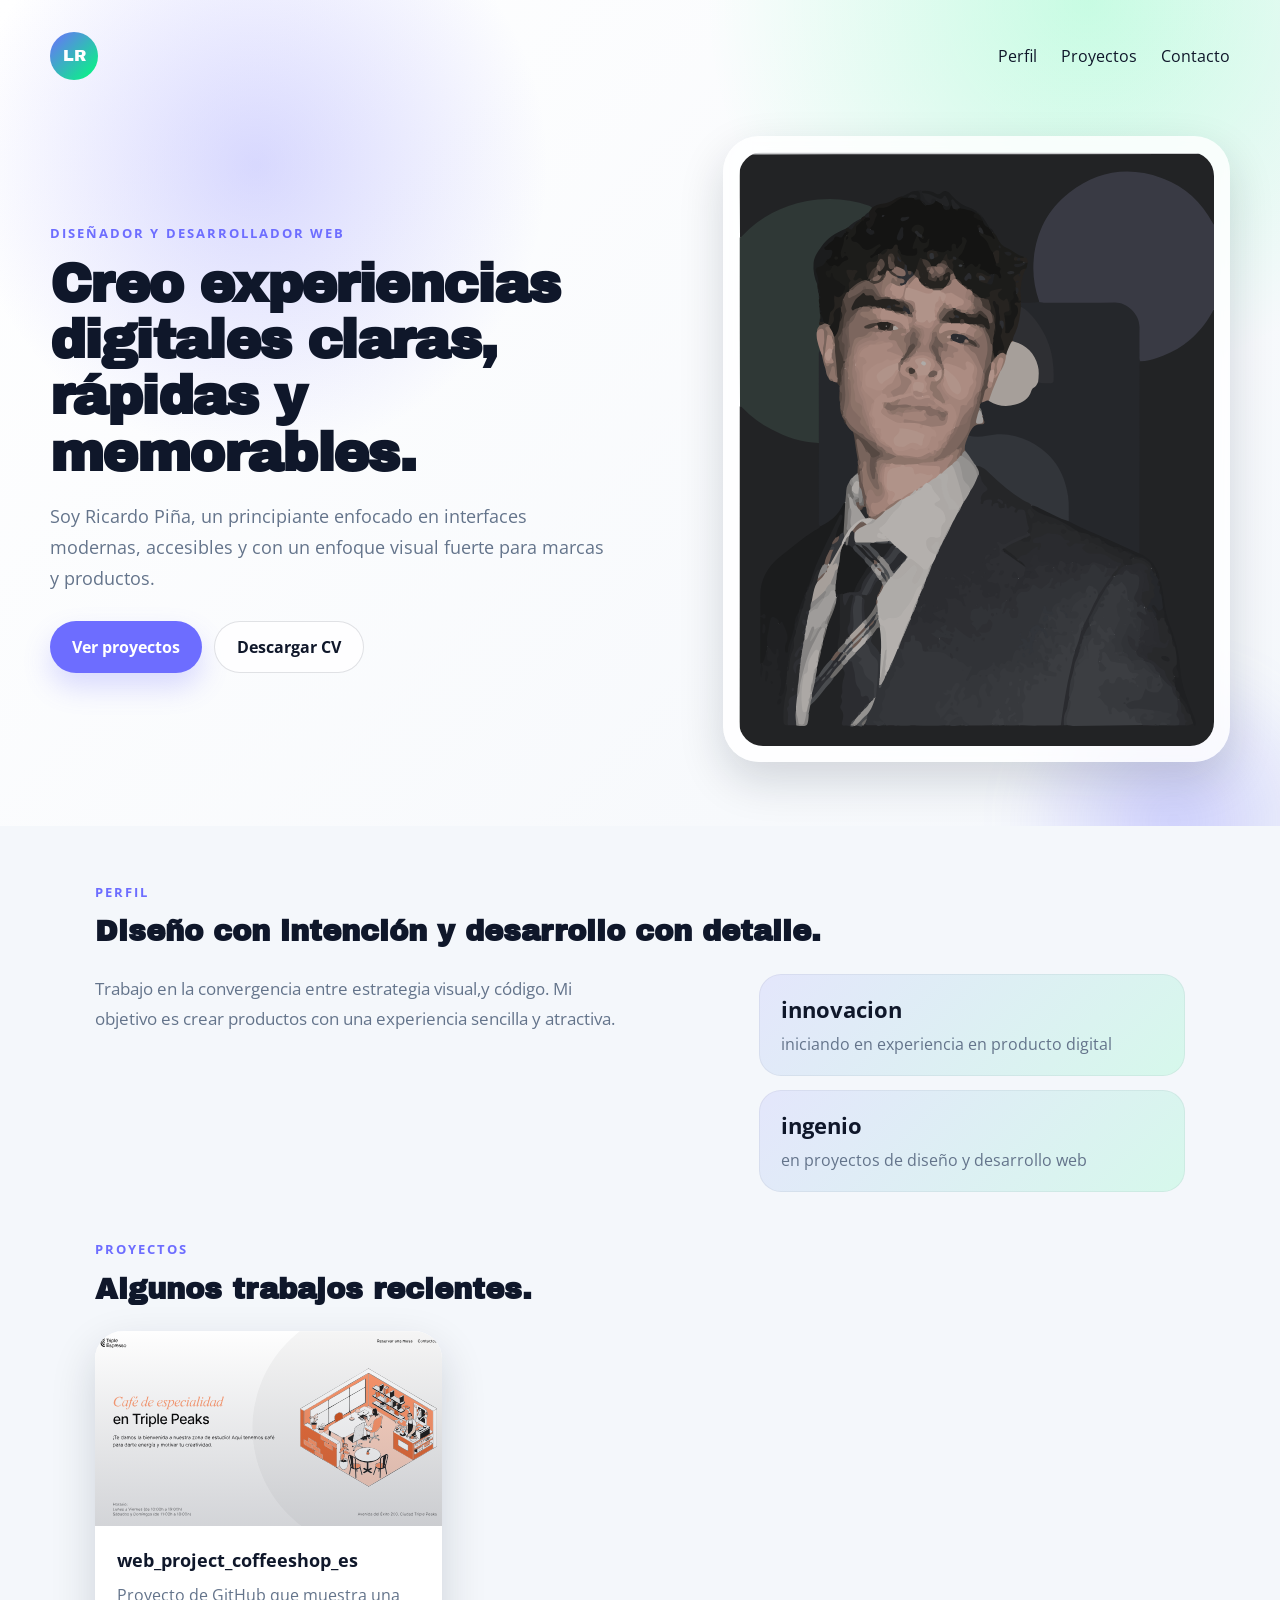
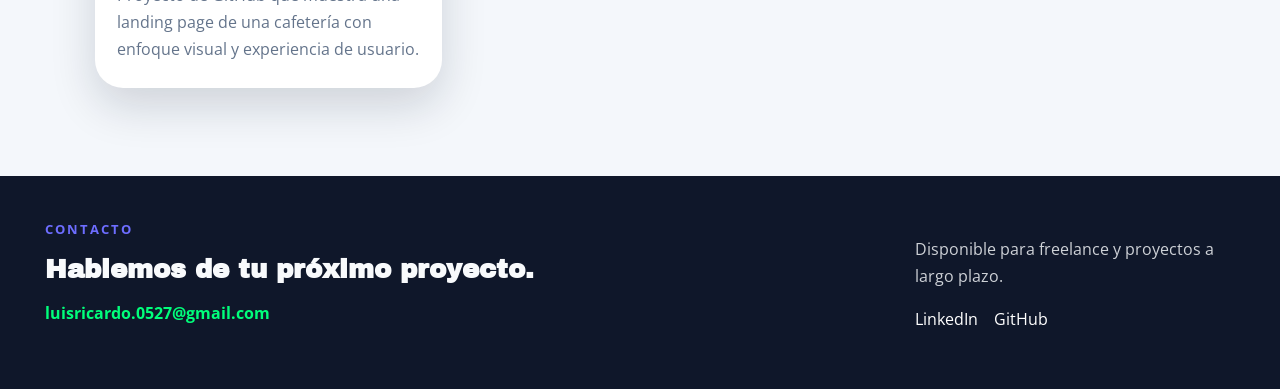
==== commit c684854d: "moddified the whole project, changing the content and the images to make it a personal portfolio." ====
--- a/index.html
+++ b/index.html
@@ -3,7 +3,7 @@
   <head>
     <meta charset="UTF-8" />
     <meta name="viewport" content="width=device-width, initial-scale=1.0" />
-    <title>Portafolio | Luis Rojas</title>
+    <title>Portafolio | Ricardo Piña</title>
     <link rel="stylesheet" href="styles/normalize.css" />
     <link rel="stylesheet" href="styles/style.css" />
   </head>
@@ -24,19 +24,27 @@
       <div class="hero__content" id="inicio">
         <div class="hero__text">
           <p class="hero__eyebrow">Diseñador y desarrollador web</p>
-          <h1 class="hero__title">Creo experiencias digitales claras, rápidas y memorables.</h1>
+          <h1 class="hero__title">
+            Creo experiencias digitales claras, rápidas y memorables.
+          </h1>
           <p class="hero__description">
-            Soy Luis, un profesional enfocado en interfaces modernas, accesibles y con un enfoque visual fuerte para marcas y productos.
+            Soy Ricardo Piña, un principiante enfocado en interfaces modernas,
+            accesibles y con un enfoque visual fuerte para marcas y productos.
           </p>
           <div class="hero__actions">
-            <a class="button button--primary" href="#proyectos">Ver proyectos</a>
+            <a class="button button--primary" href="#proyectos"
+              >Ver proyectos</a
+            >
             <a class="button button--ghost" href="#perfil">Descargar CV</a>
           </div>
         </div>
 
         <div class="hero__visual" aria-hidden="true">
           <div class="hero__card">
-            <img src="images/profile-portrait.svg" alt="Retrato de Luis Rojas" />
+            <img
+              src="images/profile-portrait.svg"
+              alt="Retrato de Ricardo Piña"
+            />
           </div>
         </div>
       </div>
@@ -46,20 +54,24 @@
       <section class="section section--profile" id="perfil">
         <div class="section__intro">
           <p class="section__eyebrow">Perfil</p>
-          <h2 class="section__title">Diseño con intención y desarrollo con detalle.</h2>
+          <h2 class="section__title">
+            Diseño con intención y desarrollo con detalle.
+          </h2>
         </div>
         <div class="profile-grid">
           <p class="profile-copy">
-            Trabajo en la convergencia entre estrategia visual, UX y código. Mi objetivo es traducir ideas complejas en productos con una experiencia sencilla y atractiva.
+            Trabajo en la convergencia entre estrategia visual,y código. Mi
+            objetivo es crear productos con una experiencia sencilla y
+            atractiva.
           </p>
           <div class="profile-highlights">
             <div class="highlight-card">
-              <strong>+5 años</strong>
-              <span>experiencia en producto digital</span>
+              <strong>innovacion</strong>
+              <span>iniciando en experiencia en producto digital</span>
             </div>
             <div class="highlight-card">
-              <strong>20+</strong>
-              <span>proyectos entregados</span>
+              <strong>ingenio</strong>
+              <span>en proyectos de diseño y desarrollo web</span>
             </div>
           </div>
         </div>
@@ -73,36 +85,27 @@
 
         <div class="projects-grid">
           <article class="project-card">
-            <div class="project-card__media">
-              <img src="images/project-1.svg" alt="Proyecto de diseño de interfaz" />
-              <div class="project-card__overlay"></div>
-            </div>
-            <div class="project-card__body">
-              <h3>Landing de marca</h3>
-              <p>Diseño de experiencia para una campaña de lanzamiento con enfoque en conversión.</p>
-            </div>
-          </article>
-
-          <article class="project-card">
-            <div class="project-card__media">
-              <img src="images/project-2.svg" alt="Proyecto de producto digital" />
-              <div class="project-card__overlay"></div>
-            </div>
-            <div class="project-card__body">
-              <h3>Panel de producto</h3>
-              <p>Interfaz de administración con jerarquías claras, métricas y navegación intuitiva.</p>
-            </div>
-          </article>
-
-          <article class="project-card">
-            <div class="project-card__media">
-              <img src="images/project-3.svg" alt="Proyecto de branding" />
-              <div class="project-card__overlay"></div>
-            </div>
-            <div class="project-card__body">
-              <h3>Identidad digital</h3>
-              <p>Desarrollo de lenguaje visual para una startup con estética moderna y premium.</p>
-            </div>
+            <a
+              href="https://github.com/roca0527/web_project_coffeeshop_es"
+              target="_blank"
+              rel="noreferrer"
+              class="project-card__link"
+            >
+              <div class="project-card__media">
+                <img
+                  src="images/project-1.svg"
+                  alt="Proyecto web de cafetería"
+                />
+                <div class="project-card__overlay"></div>
+              </div>
+              <div class="project-card__body">
+                <h3>web_project_coffeeshop_es</h3>
+                <p>
+                  Proyecto de GitHub que muestra una landing page de una
+                  cafetería con enfoque visual y experiencia de usuario.
+                </p>
+              </div>
+            </a>
           </article>
         </div>
       </section>
@@ -112,13 +115,22 @@
       <div class="footer__content">
         <p class="footer__eyebrow">Contacto</p>
         <h2 class="footer__title">Hablemos de tu próximo proyecto.</h2>
-        <a class="footer__link" href="mailto:hola@luisrojas.dev">hola@luisrojas.dev</a>
+        <a class="footer__link" href="mailto:luisricardo.0527@gmail.com"
+          >luisricardo.0527@gmail.com</a
+        >
       </div>
       <div class="footer__meta">
         <p>Disponible para freelance y proyectos a largo plazo.</p>
         <div class="footer__socials">
-          <a href="https://www.linkedin.com" target="_blank" rel="noreferrer">LinkedIn</a>
-          <a href="https://github.com" target="_blank" rel="noreferrer">GitHub</a>
+          <a
+            href="https://www.linkedin.com/in/ricardo-piña-aguayo-1a3105379/"
+            target="_blank"
+            rel="noreferrer"
+            >LinkedIn</a
+          >
+          <a href="https://github.com/roca0527" target="_blank" rel="noreferrer"
+            >GitHub</a
+          >
         </div>
       </div>
     </footer>
--- a/styles/style.css
+++ b/styles/style.css
@@ -15,7 +15,9 @@
   font-style: normal;
   font-weight: 100 900;
   font-display: swap;
-  src: url("../fonts/OpenSans-Regular.woff2") format("woff2"), url("../fonts/OpenSans-Regular.woff") format("woff");
+  src:
+    url("../fonts/OpenSans-Regular.woff2") format("woff2"),
+    url("../fonts/OpenSans-Regular.woff") format("woff");
 }
 
 @font-face {
@@ -23,7 +25,9 @@
   font-style: normal;
   font-weight: 700;
   font-display: swap;
-  src: url("../fonts/OpenSans-Bold.woff2") format("woff2"), url("../fonts/OpenSans-Bold.woff") format("woff");
+  src:
+    url("../fonts/OpenSans-Bold.woff2") format("woff2"),
+    url("../fonts/OpenSans-Bold.woff") format("woff");
 }
 
 @font-face {
@@ -31,7 +35,9 @@
   font-style: normal;
   font-weight: 400;
   font-display: swap;
-  src: url("../fonts/ArchivoBlack-Regular.woff2") format("woff2"), url("../fonts/ArchivoBlack-Regular.woff") format("woff");
+  src:
+    url("../fonts/ArchivoBlack-Regular.woff2") format("woff2"),
+    url("../fonts/ArchivoBlack-Regular.woff") format("woff");
 }
 
 *,
@@ -86,7 +92,11 @@
   position: relative;
   padding: 32px clamp(20px, 3.5vw, 64px) 64px;
   background:
-    radial-gradient(circle at 20% 20%, rgba(109, 109, 255, 0.26), transparent 24%),
+    radial-gradient(
+      circle at 20% 20%,
+      rgba(109, 109, 255, 0.26),
+      transparent 24%
+    ),
     radial-gradient(circle at 85% 0%, rgba(0, 255, 123, 0.2), transparent 28%),
     linear-gradient(135deg, #fff 0%, #f4f7fb 100%);
   overflow: hidden;
@@ -98,7 +108,11 @@
   inset: auto -5% -20% auto;
   width: 340px;
   height: 340px;
-  background: radial-gradient(circle, rgba(109, 109, 255, 0.3), transparent 70%);
+  background: radial-gradient(
+    circle,
+    rgba(109, 109, 255, 0.3),
+    transparent 70%
+  );
   filter: blur(20px);
   pointer-events: none;
 }
@@ -182,7 +196,9 @@
   border-radius: 999px;
   text-decoration: none;
   font-weight: 700;
-  transition: transform 0.2s ease, box-shadow 0.2s ease;
+  transition:
+    transform 0.2s ease,
+    box-shadow 0.2s ease;
 }
 
 .button:hover {
@@ -259,7 +275,11 @@
 .highlight-card {
   padding: 20px 22px;
   border-radius: 22px;
-  background: linear-gradient(135deg, rgba(109, 109, 255, 0.12), rgba(0, 255, 123, 0.12));
+  background: linear-gradient(
+    135deg,
+    rgba(109, 109, 255, 0.12),
+    rgba(0, 255, 123, 0.12)
+  );
   box-shadow: inset 0 0 0 1px rgba(15, 23, 42, 0.05);
 }
 
@@ -285,7 +305,15 @@
   border-radius: 28px;
   overflow: hidden;
   box-shadow: var(--shadow);
-  transition: transform 0.2s ease, box-shadow 0.2s ease;
+  transition:
+    transform 0.2s ease,
+    box-shadow 0.2s ease;
+}
+
+.project-card__link {
+  display: block;
+  color: inherit;
+  text-decoration: none;
 }
 
 .project-card:hover {
@@ -308,7 +336,11 @@
 .project-card__overlay {
   position: absolute;
   inset: 0;
-  background: linear-gradient(180deg, transparent 0%, rgba(15, 23, 42, 0.18) 100%);
+  background: linear-gradient(
+    180deg,
+    transparent 0%,
+    rgba(15, 23, 42, 0.18) 100%
+  );
   pointer-events: none;
 }
 
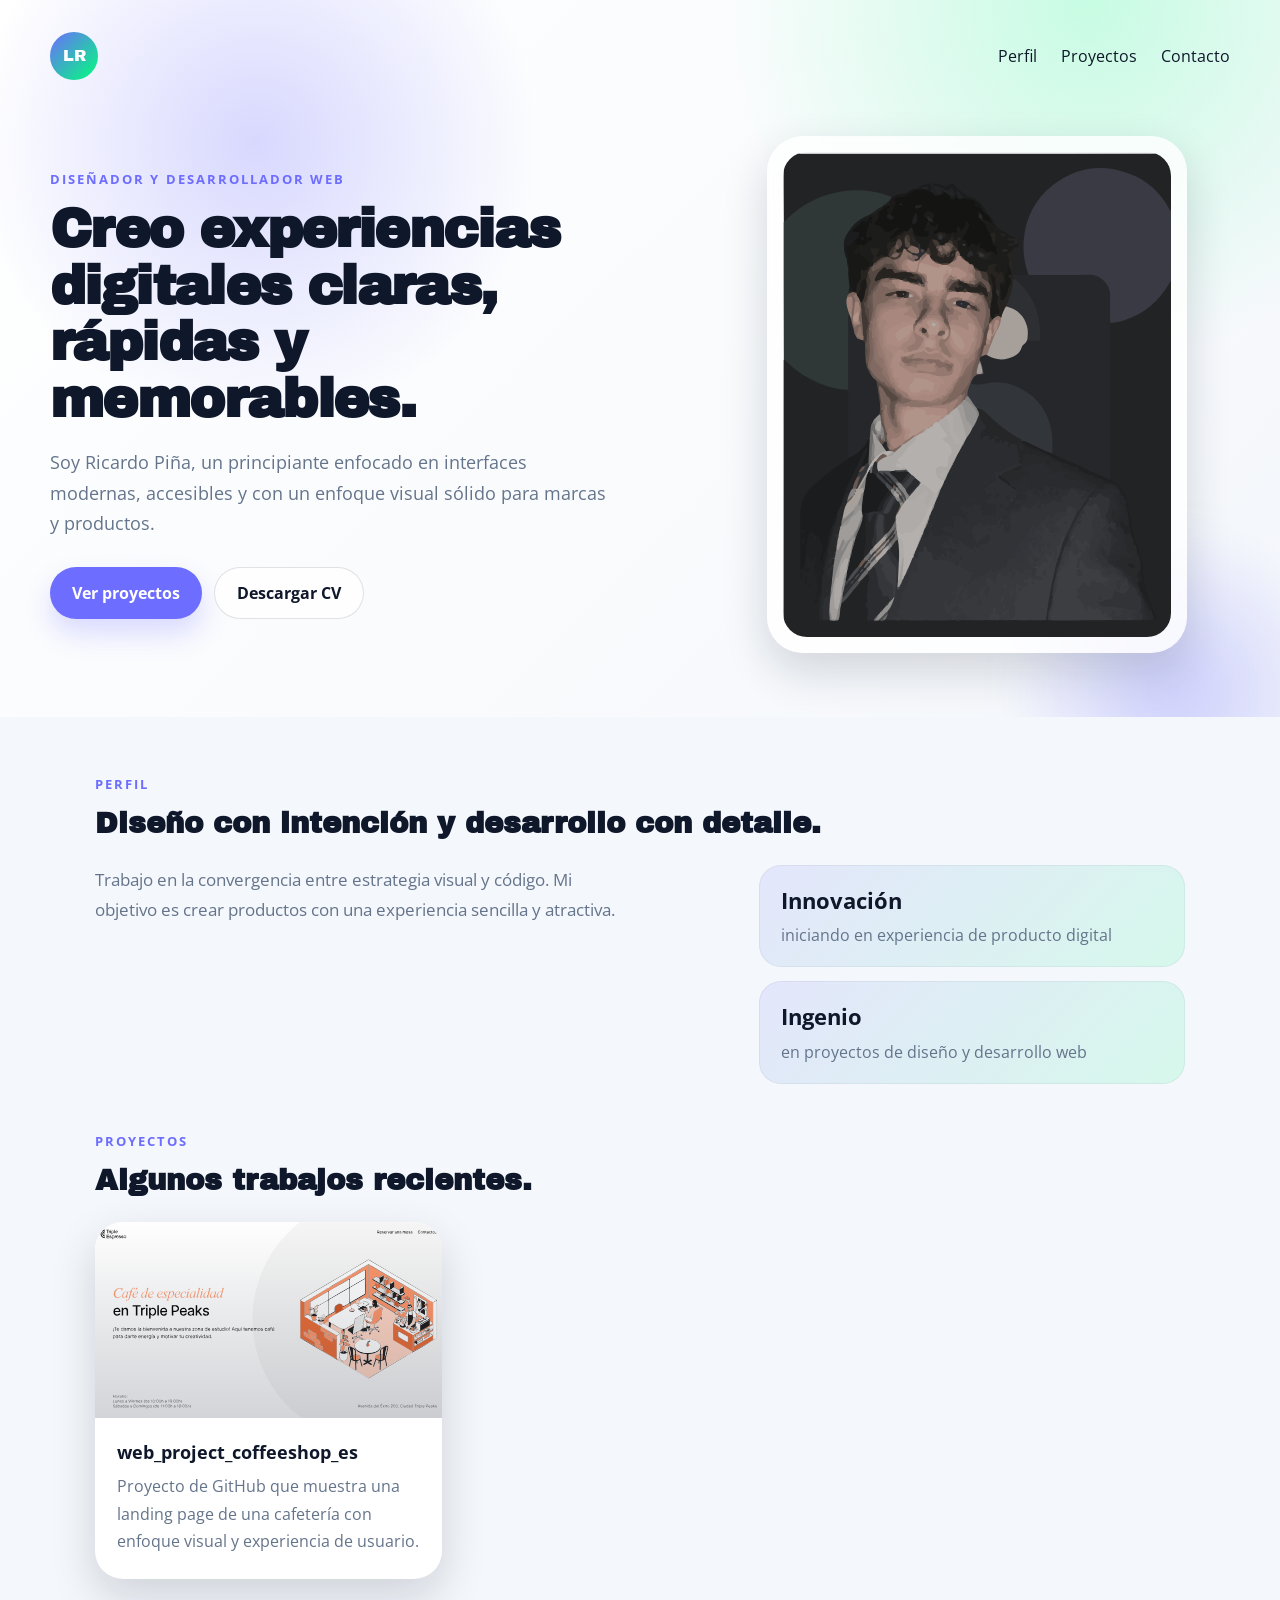
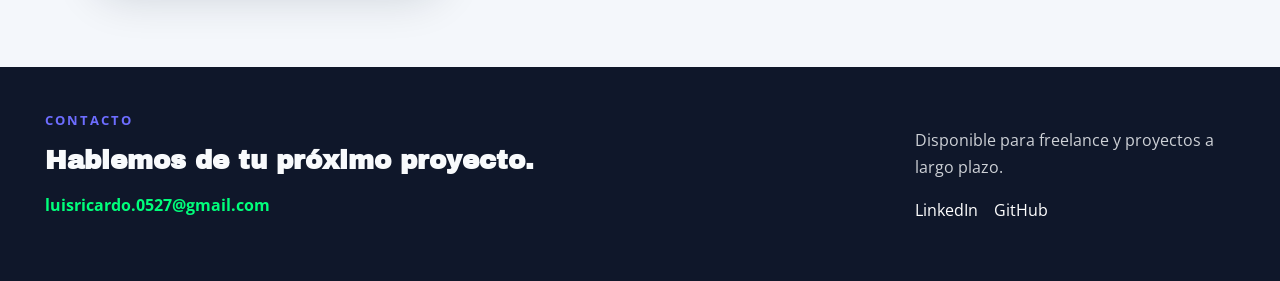
==== commit 9417a301: "made some changes to the index.html and style.css files, and removed some font files that are no lon" ====
--- a/index.html
+++ b/index.html
@@ -4,7 +4,7 @@
     <meta charset="UTF-8" />
     <meta name="viewport" content="width=device-width, initial-scale=1.0" />
     <title>Portafolio | Ricardo Piña</title>
-    <link rel="stylesheet" href="styles/normalize.css" />
+    <link rel="icon" href="favicon.ico" type="image/x-icon" />
     <link rel="stylesheet" href="styles/style.css" />
   </head>
 
@@ -29,7 +29,7 @@
           </h1>
           <p class="hero__description">
             Soy Ricardo Piña, un principiante enfocado en interfaces modernas,
-            accesibles y con un enfoque visual fuerte para marcas y productos.
+            accesibles y con un enfoque visual sólido para marcas y productos.
           </p>
           <div class="hero__actions">
             <a class="button button--primary" href="#proyectos"
@@ -60,17 +60,17 @@
         </div>
         <div class="profile-grid">
           <p class="profile-copy">
-            Trabajo en la convergencia entre estrategia visual,y código. Mi
+            Trabajo en la convergencia entre estrategia visual y código. Mi
             objetivo es crear productos con una experiencia sencilla y
             atractiva.
           </p>
           <div class="profile-highlights">
             <div class="highlight-card">
-              <strong>innovacion</strong>
-              <span>iniciando en experiencia en producto digital</span>
+              <strong>Innovación</strong>
+              <span>iniciando en experiencia de producto digital</span>
             </div>
             <div class="highlight-card">
-              <strong>ingenio</strong>
+              <strong>Ingenio</strong>
               <span>en proyectos de diseño y desarrollo web</span>
             </div>
           </div>
--- a/styles/style.css
+++ b/styles/style.css
@@ -153,6 +153,12 @@
   margin: 0 auto;
 }
 
+.hero__visual {
+  display: flex;
+  justify-content: center;
+  width: 100%;
+}
+
 .hero__eyebrow,
 .section__eyebrow,
 .footer__eyebrow {
@@ -219,11 +225,13 @@
 
 .hero__card {
   position: relative;
+  width: min(100%, 420px);
   padding: 16px;
   border-radius: 36px;
   background: rgba(255, 255, 255, 0.8);
   box-shadow: var(--shadow);
   backdrop-filter: blur(12px);
+  margin: 0 auto;
 }
 
 .hero__card img {
@@ -404,8 +412,13 @@
     grid-template-columns: 1fr;
   }
 
+  .hero__content {
+    justify-items: center;
+  }
+
   .hero__visual {
     max-width: 420px;
+    justify-self: center;
   }
 
   .projects-grid {
@@ -447,6 +460,10 @@
     align-items: stretch;
   }
 
+  .hero__visual {
+    max-width: 100%;
+  }
+
   .hero__card {
     padding: 12px;
     border-radius: 24px;
